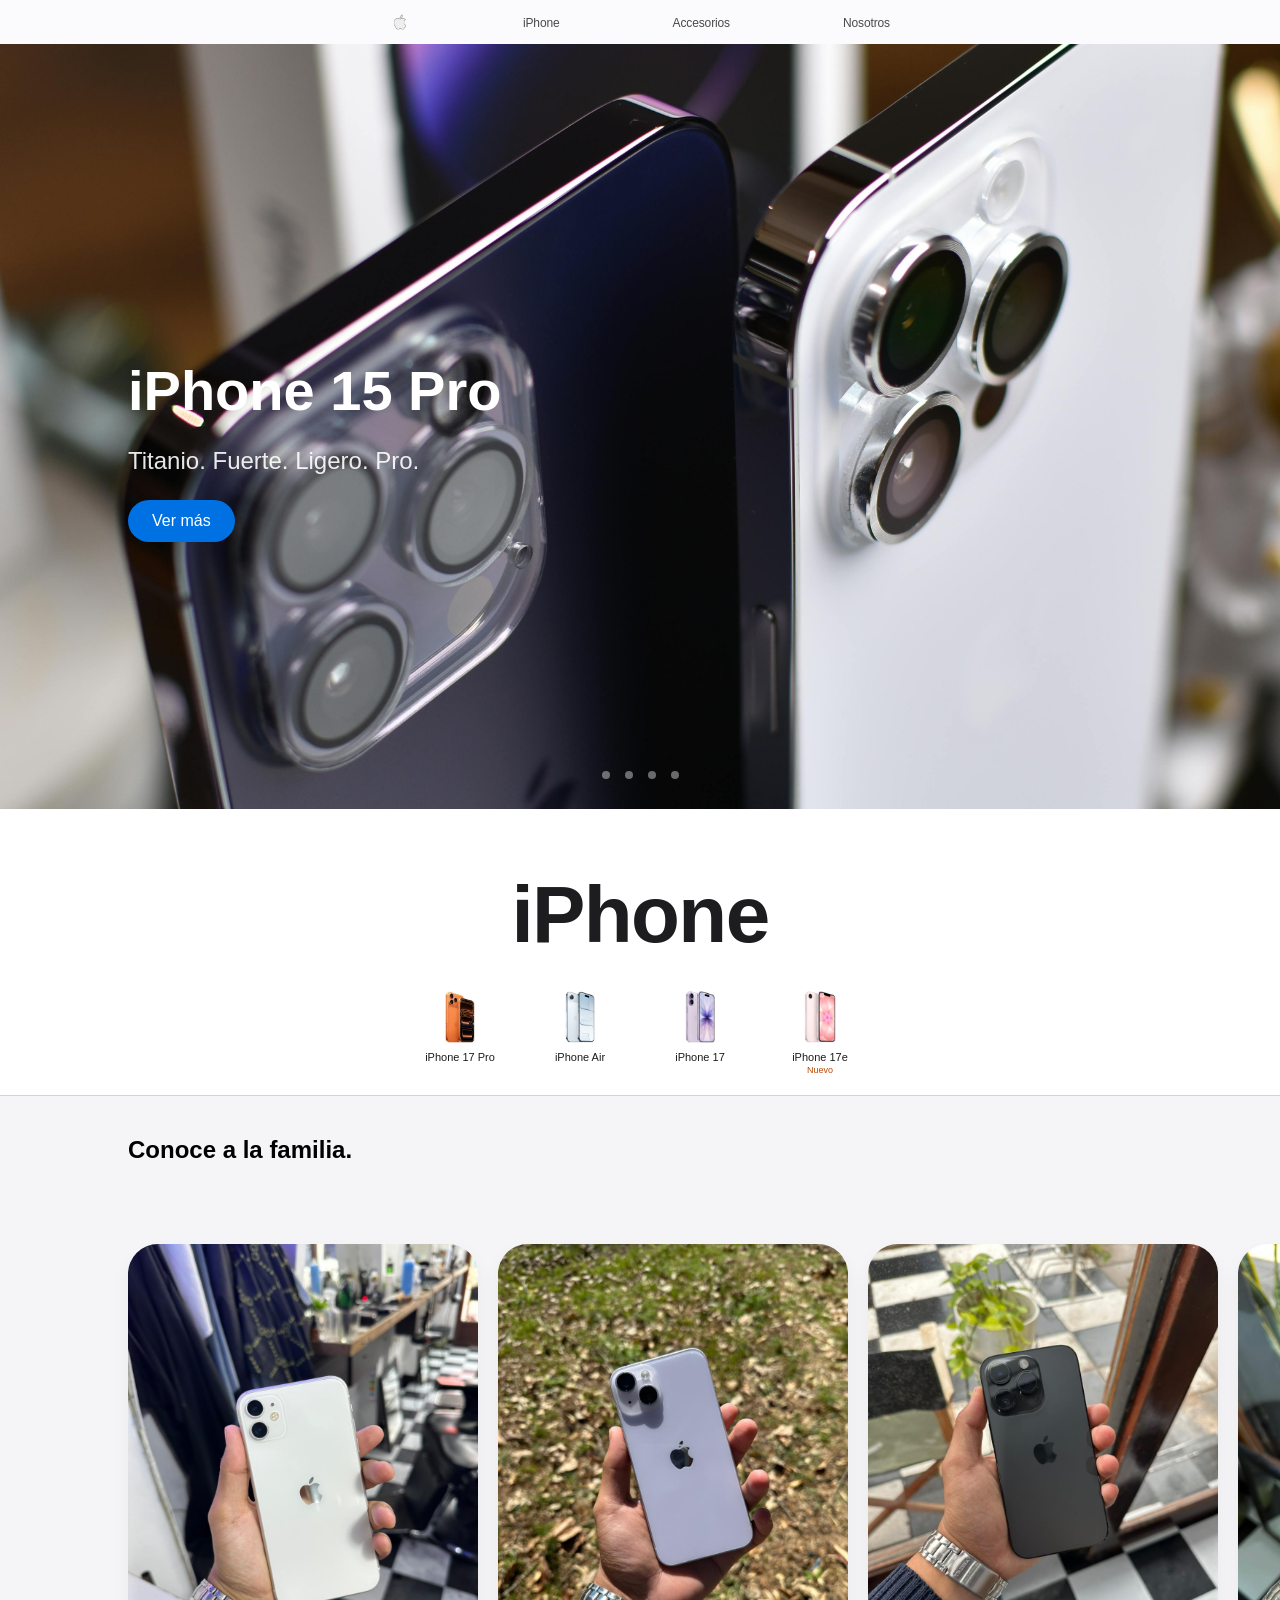
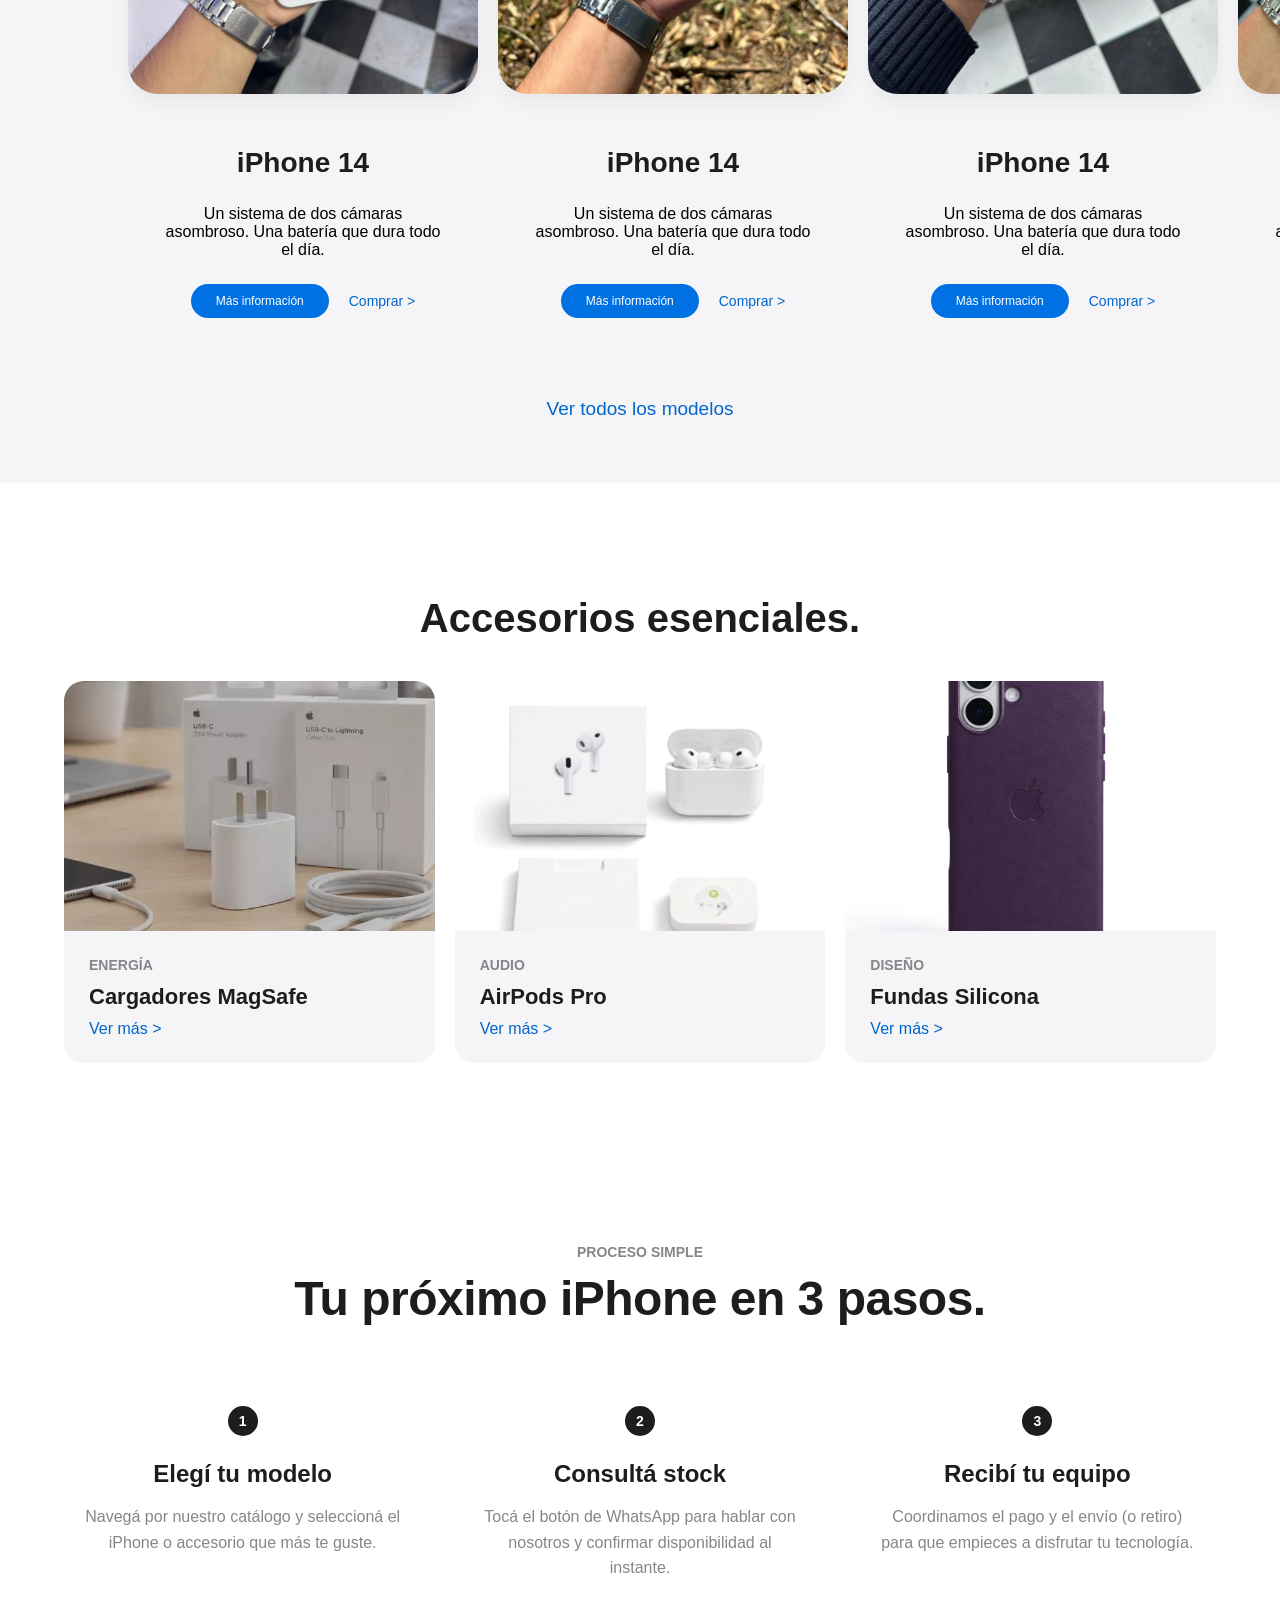
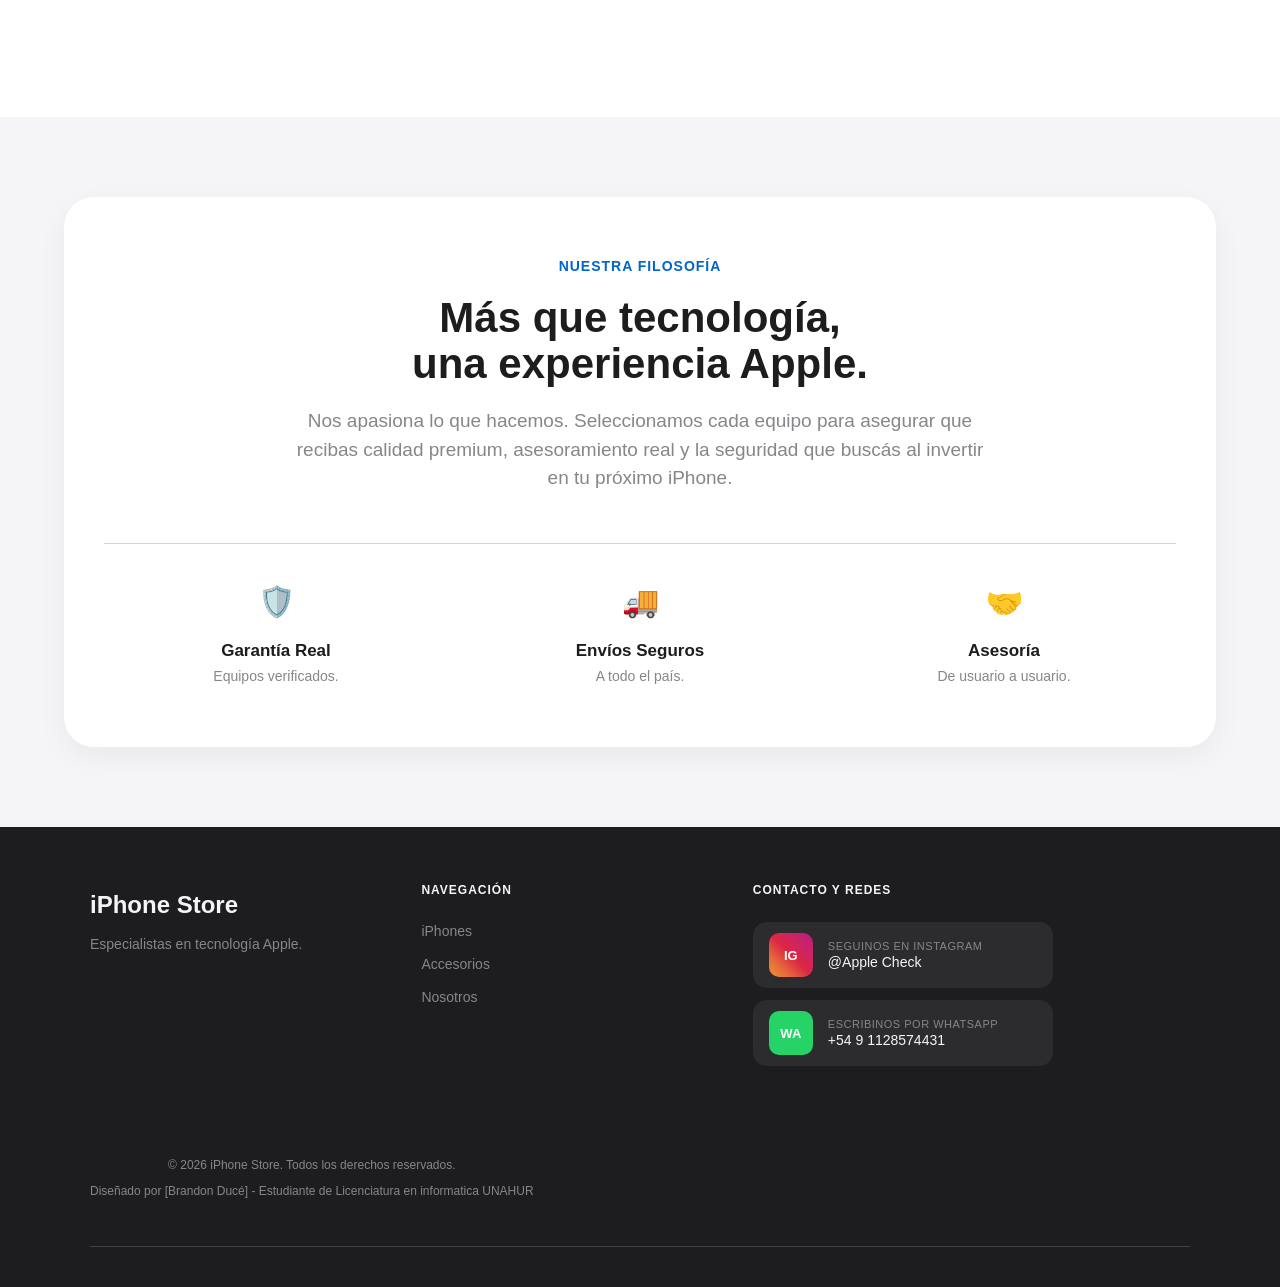
==== index.html @ 389a2f19 "arregle el link de consultar cuotas" ====
<!DOCTYPE html>
<html lang="en">

<head>
    <meta charset="UTF-8">
    <meta name="viewport" content="width=device-width, initial-scale=1.0">
    <title>Applecheck</title>
    <link rel="icon" href="img/iphone-12.png">
    <link rel="stylesheet" href="css/styles.css">
</head>

<body>
    <header>
        <nav class="navbar">
            <ul class="nav-list">
                <li><a href="#iphone-products" class="nav-logo"><img src="img/manzanaBlanca.png" alt="Logo"></a></li>

                <li class="dropdown">
                    <a href="#iphone-products" class="dropbtn">iPhone</a>
                    <ul class="dropdown-content">
                        <li><a href="catalogo.html">Equipos Nuevos</a></li>
                        <li><a href="catalogo.html">Reacondicionados</a></li>
                    </ul>
                </li>

                <li class="dropdown">
                    <a href="#accesorios-section" class="dropbtn">Accesorios</a>
                    <ul class="dropdown-content">
                        <li><a href="#accesorios-section">Cargadores</a></li>
                        <li><a href="#accesorios-section">Auriculares</a></li>
                        <li><a href="#accesorios-section">Fundas</a></li>
                    </ul>
                </li>

                <li><a href="#nosotros-section">Nosotros</a></li>
            </ul>
        </nav>
    </header>
    <main>
        <section class="hero-carousel">
            <div class="carousel-container">

                <div class="slide" id="slide-1">
                    <img src="img/iphoneCarrusel1.jpg" alt="iPhone 15 Pro">
                    <div class="slide-content">
                        <h1>iPhone 15 Pro</h1>
                        <p>Titanio. Fuerte. Ligero. Pro.</p>
                        <a href="catalogo.html#catalogoCelulares" class="btn-primary">Ver más</a>
                    </div>
                </div>

                <div class="slide" id="slide-2">
                    <img src="img/iphoneCarrusel2.jpeg" alt="Promoción">
                    <div class="slide-content">
                        <h1>Pagá en cuotas</h1>
                        <p>Llevatelo hoy y pagalo en 12 meses.</p>
                        <a href="https://wa.me/5491128574431" class="btn-primary">Consultar Cuotas</a>
                    </div>
                </div>

                <div class="slide" id="slide-3">
                    <img src="img/iphoneCarrusel3.jpeg" alt="Stock Real">
                    <div class="slide-content">
                        <h1>Stock físico real</h1>
                        <p>Equipos seleccionados con garantía escrita.</p>
                        <a href="catalogo.html#catalogoCelulares" class="btn-primary">Consultar stock</a>
                    </div>
                </div>

                <div class="slide" id="slide-4">
                    <img src="img/iphoneCarrusel4.jpg" alt="Accesorios">
                    <div class="slide-content">
                        <h1>Completá tu equipo</h1>
                        <p>Fundas, cargadores y accesorios originales.</p>
                        <a href="#accesorios-section" class="btn-primary">Ir a tienda</a>
                    </div>
                </div>

            </div>

            <div class="carousel-dots">
                <a href="#slide-1"></a>
                <a href="#slide-2"></a>
                <a href="#slide-3"></a>
                <a href="#slide-4"></a>
            </div>
        </section>

        <nav id="iphone-products" class="product-nav">
            <h2 class="index-huge-title">iPhone</h2>
            <div class="product-nav-container">
                <a href="#" class="product-item">
                    <img src="img/iphone17pro.png" alt="iPhone 17 Pro">
                    <span>iPhone 17 Pro</span>
                </a>
                <a href="#" class="product-item">
                    <img src="img/iphoneAir.png" alt="iPhone Air">
                    <span>iPhone Air</span>
                </a>
                <a href="#" class="product-item">
                    <img src="img/iphone17.png" alt="iPhone 17">
                    <span>iPhone 17</span>
                </a>
                <a href="#" class="product-item">
                    <img src="img/iphone17e.png" alt="iPhone 17e">
                    <span>iPhone 17e</span>
                    <small>Nuevo</small>
                </a>
            </div>
        </nav>

        <section class="family-section">
            <div class="family-header">
                <h1>Conoce a la familia.</h1>
            </div>

            <div class="family-grid">
                <div class="family-card">
                    <div class="product-image-container">
                        <img src="img/iphone11.jpeg" alt="iPhone 14">
                    </div>

                    <h3>iPhone 14</h3>
                    <p class="product-description">Un sistema de dos cámaras asombroso. Una batería que dura todo el
                        día.</p>

                    <div class="product-actions">
                        <a href="#" class="btn-more">Más información</a>
                        <a href="#" class="btn-buy">Comprar ></a>
                    </div>
                </div>

                <div class="family-card">
                    <div class="product-image-container">
                        <img src="img/iphone13.jpeg" alt="iPhone 14">
                    </div>

                    <h3>iPhone 14</h3>
                    <p class="product-description">Un sistema de dos cámaras asombroso. Una batería que dura todo el
                        día.</p>

                    <div class="product-actions">
                        <a href="#" class="btn-more">Más información</a>
                        <a href="#" class="btn-buy">Comprar ></a>
                    </div>
                </div>

                <div class="family-card">
                    <div class="product-image-container">
                        <img src="img/iphone13pro.jpeg" alt="iPhone 14">
                    </div>

                    <h3>iPhone 14</h3>
                    <p class="product-description">Un sistema de dos cámaras asombroso. Una batería que dura todo el
                        día.</p>

                    <div class="product-actions">
                        <a href="#" class="btn-more">Más información</a>
                        <a href="#" class="btn-buy">Comprar ></a>
                    </div>
                </div>

                <div class="family-card">
                    <div class="product-image-container">
                        <img src="img/iphone14.jpeg" alt="iPhone 14">
                    </div>

                    <h3>iPhone 14</h3>
                    <p class="product-description">Un sistema de dos cámaras asombroso. Una batería que dura todo el
                        día.</p>

                    <div class="product-actions">
                        <a href="#" class="btn-more">Más información</a>
                        <a href="#" class="btn-buy">Comprar ></a>
                    </div>
                </div>

                <div class="family-card">
                    <div class="product-image-container">
                        <img src="img/iphone14pro.jpeg" alt="iPhone 14">
                    </div>

                    <h3>iPhone 14</h3>
                    <p class="product-description">Un sistema de dos cámaras asombroso. Una batería que dura todo el
                        día.</p>

                    <div class="product-actions">
                        <a href="#" class="btn-more">Más información</a>
                        <a href="#" class="btn-buy">Comprar ></a>
                    </div>
                </div>
            </div>
            <div class="view-all-container">
                <a href="catalogo.html" class="btn-view-all">Ver todos los modelos</a>
            </div>
        </section>
        <section id="accesorios-section" class="accesorios-compact">
            <div class="accesorios-header">
                <h2>Accesorios esenciales.</h2>
            </div>

            <div class="accesorios-grid">
                <div id="cargadores-anchor" class="card-small">
                    <div class="card-small-image">
                        <img src="img/cargadoresIphone.webp" alt="Cargadores">
                    </div>
                    <div class="card-small-content">
                        <span class="category-label">Energía</span>
                        <h3>Cargadores MagSafe</h3>
                        <a href="cargadores.html" class="link-blue">Ver más ></a>
                    </div>
                </div>

                <div id="auriculares-anchor" class="card-small">
                    <div class="card-small-image">
                        <img src="img/airpods.webp" alt="AirPods">
                    </div>
                    <div class="card-small-content">
                        <span class="category-label">Audio</span>
                        <h3>AirPods Pro</h3>
                        <a href="auriculares.html" class="link-blue">Ver más ></a>
                    </div>
                </div>

                <div id="fundas-anchor" class="card-small">
                    <div class="card-small-image">
                        <img src="img/fundaVioleta.webp" alt="Fundas">
                    </div>
                    <div class="card-small-content">
                        <span class="category-label">Diseño</span>
                        <h3>Fundas Silicona</h3>
                        <a href="fundas.html" class="link-blue">Ver más ></a>
                    </div>
                </div>
            </div>
        </section>
        <section id="como-comprar" class="steps-section">
            <div class="steps-header">
                <span class="category-label">Proceso simple</span>
                <h2>Tu próximo iPhone en 3 pasos.</h2>
            </div>

            <div class="steps-grid">
                <div class="step-card">
                    <div class="step-number">1</div>
                    <h3>Elegí tu modelo</h3>
                    <p>Navegá por nuestro catálogo y seleccioná el iPhone o accesorio que más te guste.</p>
                </div>

                <div class="step-card">
                    <div class="step-number">2</div>
                    <h3>Consultá stock</h3>
                    <p>Tocá el botón de WhatsApp para hablar con nosotros y confirmar disponibilidad al instante.</p>
                </div>

                <div class="step-card">
                    <div class="step-number">3</div>
                    <h3>Recibí tu equipo</h3>
                    <p>Coordinamos el pago y el envío (o retiro) para que empieces a disfrutar tu tecnología.</p>
                </div>
            </div>
        </section>
        <section id="nosotros-section" class="nosotros-container">
            <div class="nosotros-card">
                <div class="nosotros-content">
                    <span class="nosotros-label">Nuestra Filosofía</span>
                    <h2>Más que tecnología, <br>una experiencia Apple.</h2>
                    <p>
                        Nos apasiona lo que hacemos. Seleccionamos cada equipo para asegurar
                        que recibas calidad premium, asesoramiento real y la seguridad que buscás
                        al invertir en tu próximo iPhone.
                    </p>

                    <div class="nosotros-features">
                        <div class="feature">
                            <span class="feature-icon">🛡️</span>
                            <h4>Garantía Real</h4>
                            <p>Equipos verificados.</p>
                        </div>
                        <div class="feature">
                            <span class="feature-icon">🚚</span>
                            <h4>Envíos Seguros</h4>
                            <p>A todo el país.</p>
                        </div>
                        <div class="feature">
                            <span class="feature-icon">🤝</span>
                            <h4>Asesoría</h4>
                            <p>De usuario a usuario.</p>
                        </div>
                    </div>
                </div>
            </div>
        </section>
    </main>
    <footer class="main-footer">
        <div class="footer-container">
            <div class="footer-top">
                <div class="footer-brand">
                    <h3>iPhone Store</h3>
                    <p>Especialistas en tecnología Apple.</p>
                </div>

                <div class="footer-links">
                    <h4>Navegación</h4>
                    <ul>
                        <li><a href="#iphone-products">iPhones</a></li>
                        <li><a href="#accesorios-section">Accesorios</a></li>
                        <li><a href="#nosotros-section">Nosotros</a></li>
                    </ul>
                </div>

                <div class="footer-social">
                    <h4>Contacto y Redes</h4>
                    <div class="social-wrapper">

                        <a href="https://instagram.com/applecheck__" target="_blank" class="social-item">
                            <div class="social-icon-box">IG</div>
                            <div class="social-text">
                                <span>Seguinos en Instagram</span>
                                <strong>@Apple Check</strong>
                            </div>
                        </a>

                        <a href="https://wa.me/5491128574431" target="_blank" class="social-item">
                            <div class="social-icon-box">WA</div>
                            <div class="social-text">
                                <span>Escribinos por WhatsApp</span>
                                <strong>+54 9 1128574431</strong>
                            </div>
                        </a>

                    </div>
                </div>

                <div class="footer-bottom">
                    <p>&copy; 2026 iPhone Store. Todos los derechos reservados.</p>
                    <p>Diseñado por [Brandon Ducé] - Estudiante de Licenciatura en informatica UNAHUR</p>
                </div>
            </div>
        </div>
    </footer>

    <script src="app.js"></script>

</body>

</html>
---- css/styles.css ----
/* General */
body {
    margin: 0;
    font-family: "SF Pro Display", "Helvetica Neue", Arial, sans-serif;
    background-color: #ffffff;
}

/* Contenedor de la barra */
.navbar {
    background-color: rgba(251, 251, 253, 0.8); /* Efecto traslúcido */
    backdrop-filter: blur(20px); /* Desenfoque de fondo */
    height: 44px; /* Altura exacta que usa Apple */
    display: flex;
    justify-content: center;
    position: sticky;
    top: 0;
    z-index: 1000;
}

/* Lista de enlaces */
.nav-list {
    list-style: none;
    display: flex;
    align-items: center;
    width: 100%;
    max-width: 500px; 
    justify-content: space-between;
    margin: 0 auto; /* <--- AÑADE ESTO para que el menú no se pegue a la izquierda */
    padding: 0 20px;
}

/* Estilo de los links */
.nav-list li a {
    text-decoration: none;
    color: #1d1d1f;
    font-size: 12px;
    letter-spacing: -0.01em;
    opacity: 0.8;
    transition: opacity 0.3s;
}

.nav-list li a:hover {
    opacity: 1; /* Se aclara un poco al pasar el mouse */
}

.nav-logo img {
    height: 20px; /* Tamaño ideal para que quepa en la barra de 44px */
    width: auto;  /* Mantiene la proporción */
    display: block;
}

.nav-logo img:hover {
    opacity: 0.7; /* Efecto sutil al pasar el mouse */
}

/* Contenedor del dropdown */
.dropdown {
    position: relative;
}

/* El menú que está oculto al principio */
.dropdown-content {
    display: none;
    position: absolute;
    background-color: rgba(255, 255, 255, 0.95); /* Un poco de transparencia queda mejor */
    backdrop-filter: blur(10px);
    min-width: 180px;
    box-shadow: 0px 10px 30px rgba(0,0,0,0.1);
    z-index: 1;
    list-style: none;
    padding: 8px 0;
    border-radius: 12px;
    top: 30px; /* Ajustado para que esté cerca del texto */
    left: 50%;
    transform: translateX(-50%); /* Estos dos centran el menú respecto a la palabra "Accesorios" */
    border: 1px solid #e5e5e7; /* Un borde muy finito tipo Apple */
}

/* Estilo de los links dentro del desplegable */
.dropdown-content li a {
    color: #1d1d1f !important;
    padding: 10px 20px;
    display: block;
    font-size: 13px !important;
    font-weight: 400; /* Fuente más fina */
}

/* Cambio de color al pasar el mouse por las opciones */
.dropdown-content li a:hover {
    background-color: #f5f5f7;
}

/* Muestra el menú al pasar el mouse */
.dropdown:hover .dropdown-content {
    display: block;
}

.dropdown::after {
    content: "";
    position: absolute;
    top: 100%;
    left: 0;
    width: 100%;
    height: 15px; /* Crea un área invisible para que el mouse no se pierda al bajar */
}

/* --- Estilos para el Carrusel de iPhones --- */

/* --- Estilos para el Carrusel de iPhones --- */

.hero-carousel {
    position: relative;
    width: 100%;
    height: 85vh;
    overflow: hidden;
    background-color: #000;
}

.carousel-container {
    display: flex;
    width: 100%;
    height: 100%;
    
    /* ESTO ES CLAVE: auto permite que el JS mueva el scroll */
    overflow-x: auto; 
    
    /* Evita que el usuario vea la barra de scroll fea de Windows */
    scrollbar-width: none; 
    -ms-overflow-style: none;
    
    /* El imán para que las fotos queden centradas */
    scroll-snap-type: x mandatory;
    scroll-behavior: smooth;
}

.carousel-container::-webkit-scrollbar {
    display: none;
}

.slide {
    flex: 0 0 100%;
    width: 100%;
    height: 100%;
    scroll-snap-align: start;
    scroll-snap-stop: always; /* Obliga a frenar en cada slide */
    position: relative;
    display: flex;
    align-items: center;
    justify-content: flex-start;
}

.slide img {
    position: absolute;
    top: 0;
    left: 0;
    width: 100%;
    height: 100%;
    object-fit: cover;
    z-index: 1;
}

/* Contenido sobre la imagen */
.slide-content {
    position: relative;
    z-index: 10;
    padding-left: 10%;
    color: #ffffff;
    max-width: 500px;
    pointer-events: none; /* Para que el texto no moleste al deslizar con el dedo */
}

.slide-content a, .slide-content button {
    pointer-events: auto;
}

/* ... (Tus estilos de h1, p y btn-primary se mantienen igual) ... */

.slide-content h1 { font-size: 56px; font-weight: 600; margin-bottom: 10px; }
.slide-content p { font-size: 24px; opacity: 0.9; margin-bottom: 25px; }

.btn-primary {
    pointer-events: auto; /* El botón sí tiene que recibir clics */
    display: inline-block;
    padding: 12px 24px;
    background-color: #0071e3;
    color: #ffffff;
    text-decoration: none;
    border-radius: 980px;
}

/* Indicadores */
.carousel-dots {
    position: absolute;
    bottom: 30px;
    width: 100%;
    display: flex;
    justify-content: center;
    gap: 15px;
    z-index: 3;
}

.carousel-dots a {
    width: 8px;
    height: 8px;
    background-color: rgba(255, 255, 255, 0.4);
    border-radius: 50%;
}

/* Efecto de bajada suave para toda la página */
html {
    scroll-behavior: smooth;
}

/* Estilos de la barra de productos ******************************************/
.product-nav {
    background-color: #ffffff;
    border-bottom: 1px solid #d2d2d7;
    padding: 20px 0;
    scroll-margin-top: 44px; /* Para que la navbar no tape los iconos al bajar */
}

.product-nav-container {
    display: flex;
    justify-content: center;
    gap: 40px;
    max-width: 980px;
    margin: 0 auto;
    overflow-x: auto;
    scrollbar-width: none;
}

.product-nav-container::-webkit-scrollbar {
    display: none;
}

.product-item {
    display: flex;
    flex-direction: column;
    align-items: center;
    text-decoration: none;
    color: #1d1d1f;
    min-width: 80px;
}

.product-item img {
    height: 52px;
    width: auto;
    margin-bottom: 8px;
}

.product-item span {
    font-size: 11px;
}

.product-item small {
    color: #bf4800;
    font-size: 9px;
    margin-top: 2px;
}

.index-huge-title {
    font-size: 80px; /* Tamaño bien grande */
    font-weight: 600;
    text-align: center;
    color: #1d1d1f;
    margin-top: 40px; /* Espacio arriba */
    margin-bottom: 30px; /* Espacio antes de los iconos */
    letter-spacing: -0.02em; /* Letras un poquito más juntas, estilo Pro */
    width: 100%;
    display: block;
}

/* Ajuste para que en el celular no quede gigante y rompa todo */
@media (max-width: 768px) {
    .section-title {
        font-size: 48px;
        margin-top: 20px;
    }
}

/* Contenedor de la Tarjeta */
.family-card {
    flex: 0 0 350px; /* Bajamos de 300px a 250px para que entren más en pantalla */
    display: flex;
    flex-direction: column;
    align-items: center;
    text-align: center;
    background-color: transparent; /* Apple no suele usar fondo blanco en las tarjetas en esta sección */
    transition: transform 0.3s ease;
}


.family-card:hover {
    transform: scale(1.02);
}

/* Imagen del Producto */
.product-image-container {
    width: 100%;
    height: 450px; /* Altura fija para que todas las fotos empiecen y terminen igual */
    margin-bottom: 25px;
}

.product-image-container img {
    width: 100%;
    height: 100%;
    object-fit: cover; /* Esto hace que la foto llene el espacio sin deformarse */
    border-radius: 30px; /* Bordes redondeados bien Apple */
    box-shadow: 0 10px 20px rgba(0,0,0,0.05);
}

/* Círculos de Colores */
.color-dots {
    display: flex;
    gap: 8px;
    margin-bottom: 15px;
}

.dot {
    width: 12px;
    height: 12px;
    border-radius: 50%;
    border: 1px solid rgba(0,0,0,0.1);
}

/* Textos */
.family-card h3 {
    font-size: 28px; /* Un poco más grande */
    font-weight: 600;
    margin-bottom: 10px;
    color: #1d1d1f;
}

.product-description {
    font-size: 16px;
    max-width: 280px; /* Para que el texto no se estire a lo ancho */
    margin-bottom: 25px;
}

/* Botones y Acciones */
.product-actions {
    display: flex;
    align-items: center;
    gap: 20px;
    margin-top: auto;
}

.btn-more {
    background-color: #0071e3;
    color: white;
    padding: 10px 25px;
    border-radius: 20px;
    text-decoration: none;
    font-size: 12px;
    transition: 0.3s;
    display: inline-block;
}

.btn-more:hover {
    background-color: #0077ed;
}

.btn-buy {
    color: #0066cc;
    text-decoration: none;
    font-size: 14px;
}

.btn-buy:hover {
    text-decoration: underline;
}

.family-grid {
    display: flex !important;
    flex-direction: row !important;
    justify-content: flex-start; /* Las pega una al lado de la otra desde el inicio */
    gap: 20px; /* Espacio más chico entre tarjetas */
    padding: 40px 10%; /* Margen grande a los costados para que no peguen al borde de la pantalla */
    overflow-x: auto; 
    scrollbar-width: none;
}

.family-grid::-webkit-scrollbar {
    display: none;             /* Oculta la barra de scroll en Chrome/Safari */
}

.family-header {
    max-width: 1200px;
    margin: 0 auto 40px auto;
    padding: 0 10%;
}

.family-section {
    background-color: #f5f5f7; /* El gris claro exacto que usa Apple */
    padding: 40px 0;           /* Espacio arriba y abajo para que respire */
    width: 100%;
    
}

/* Opcional: Si querés que las tarjetas resalten sobre ese fondo gris, 
   podés ponerlas blancas o dejarlas transparentes como veníamos haciendo */
.family-card {
    background-color: transparent; 
}

/* Contenedor del botón inferior */
.view-all-container {
    display: flex;
    justify-content: center; /* Centra horizontalmente */
    align-items: center;
    padding: 40px 0 20px 0; /* Espacio arriba para no pegarse a las fotos */
    width: 100%;
}

/* Estilo del link/botón */
.btn-view-all {
    color: #0066cc; /* Azul Apple */
    text-decoration: none;
    font-size: 19px; /* Un poco más grande para que se vea bien */
    font-weight: 400;
    transition: all 0.3s ease;
    border-bottom: 1px solid transparent; /* Para un efecto de subrayado suave */
    padding-bottom: 2px;
}

.btn-view-all:hover {
    color: #004499; /* Un azul un poco más oscuro al pasar el mouse */
    border-bottom: 1px solid #004499; /* Aparece el subrayado */
}

/*TARJETAS DE CARGADORES*/
/* Contenedor principal de categorías */
.featured-categories {
    padding: 60px 0;
    display: flex;
    flex-direction: column;
    align-items: center;
    gap: 40px; /* Espacio entre la tarjeta de cargadores, auriculares, etc. */
    background-color: #ffffff;
}

.category-label {
    font-size: 14px;
    font-weight: 600;
    color: #86868b;
    text-transform: uppercase;
    margin-bottom: 10px;
}

/* Botón llamativo */
.btn-main {
    background-color: #0071e3;
    color: white;
    padding: 12px 28px;
    border-radius: 980px;
    text-decoration: none;
    font-size: 17px;
    font-weight: 400;
    transition: background-color 0.2s;
}

.btn-main:hover {
    background-color: #0077ed;
}
.accesorios-compact {
    padding: 80px 5%;
    background-color: #ffffff;
    text-align: center;
}

.accesorios-header h2 {
    font-size: 40px;
    margin-bottom: 40px;
    color: #1d1d1f;
}

.accesorios-grid {
    display: flex;
    justify-content: center;
    gap: 20px; /* Espacio entre las 3 tarjetas */
    max-width: 1200px;
    margin: 0 auto;
}

.card-small {
    flex: 1; /* Hace que las 3 midan lo mismo */
    background-color: #f5f5f7;
    border-radius: 20px;
    overflow: hidden;
    display: flex;
    flex-direction: column; /* Imagen arriba, texto abajo */
    transition: transform 0.3s ease;
    text-align: left;
}

.card-small:hover {
    transform: translateY(-5px); /* Efecto de levante al pasar el mouse */
}

.card-small-image {
    width: 100%;
    height: 250px; /* Altura fija para que todas sean iguales */
}

.card-small-image img {
    width: 100%;
    height: 100%;
    object-fit: cover;
}

.card-small-content {
    padding: 25px;
}

.card-small-content h3 {
    font-size: 22px;
    margin: 10px 0;
    color: #1d1d1f;
}

.link-blue {
    color: #0066cc;
    text-decoration: none;
    font-size: 16px;
    font-weight: 500;
}

.link-blue:hover {
    text-decoration: underline;
}

/* RESPONSIVE: Si se ve en celular, se ponen una abajo de otra */
@media (max-width: 768px) {
    .accesorios-grid {
        flex-direction: column;
    }
}

.nosotros-container {
    padding: 80px 5%;
    background-color: #f5f5f7; /* Gris claro para separar de la sección blanca de arriba */
}

.nosotros-card {
    max-width: 1100px;
    margin: 0 auto;
    background-color: #ffffff;
    border-radius: 30px;
    padding: 60px 40px;
    text-align: center;
    box-shadow: 0 10px 30px rgba(0,0,0,0.05);
}

.nosotros-label {
    color: #0066cc;
    font-weight: 600;
    font-size: 14px;
    text-transform: uppercase;
    letter-spacing: 1px;
}

.nosotros-content h2 {
    font-size: 42px;
    color: #1d1d1f;
    margin: 20px 0;
    line-height: 1.1;
}

.nosotros-content p {
    font-size: 19px;
    color: #86868b;
    max-width: 700px;
    margin: 0 auto 50px auto;
    line-height: 1.5;
}

/* La grilla de beneficios */
.nosotros-features {
    display: flex;
    justify-content: space-around;
    border-top: 1px solid #d2d2d7;
    padding-top: 40px;
    gap: 20px;
}

.feature {
    flex: 1;
}

.feature-icon {
    font-size: 30px;
    display: block;
    margin-bottom: 10px;
}

.feature h4 {
    font-size: 17px;
    color: #1d1d1f;
    margin-bottom: 5px;
}

.feature p {
    font-size: 14px;
    color: #86868b;
    margin: 0;
}

/* Responsive para que en el celu no se rompa */
@media (max-width: 768px) {
    .nosotros-features {
        flex-direction: column;
        gap: 30px;
    }
}
/* =========================================
   FOOTER COMPLETO - ESTILO APPLE HÍBRIDO
   ========================================= */

.main-footer {
    background-color: #1d1d1f; /* Negro Apple */
    color: #f5f5f7;
    padding: 10px 5% 40px 5%;
    font-family: -apple-system, BlinkMacSystemFont, "Segoe UI", Roboto, Helvetica, Arial, sans-serif;
}

.footer-container {
    max-width: 1100px;
    margin: 0 auto;
}

.footer-top {
    display: flex;
    justify-content: space-between;
    align-items: flex-start;
    flex-wrap: wrap;
    gap: 40px;
    border-bottom: 1px solid #424245;
    padding-bottom: 40px;
    margin-top: 30px;
}

/* Columna de la Marca */
.footer-brand {
    flex: 1;
    min-width: 250px;
}

.footer-brand h3 {
    font-size: 24px;
    font-weight: 600;
    margin-bottom: 15px;
}

.footer-brand p {
    color: #86868b;
    font-size: 14px;
    line-height: 1.5;
}

/* Columna de Navegación */
.footer-links {
    flex: 1;
    min-width: 150px;
}

.footer-links h4 {
    font-size: 12px;
    color: #f5f5f7;
    text-transform: uppercase;
    letter-spacing: 1px;
    margin-bottom: 25px;
}

.footer-links ul {
    list-style: none;
    padding: 0;
    margin-top: 10px;
}

.footer-links ul li {
    margin-bottom: 15px;
}

.footer-links ul li a {
    color: #86868b;
    text-decoration: none;
    font-size: 14px;
    transition: color 0.3s;
}

.footer-links ul li a:hover {
    color: #ffffff;
}

/* Columna de Redes Sociales (Híbrida) */
.footer-social {
    flex: 1.5;
    min-width: 280px;
}

.footer-social h4 {
    font-size: 12px;
    color: #f5f5f7;
    text-transform: uppercase;
    letter-spacing: 1px;
    margin-bottom: 25px;
}

.social-wrapper {
    display: flex;
    flex-direction: column;
    gap: 12px;
    max-width: 300px;
}

.social-item {
    display: flex;
    align-items: center;
    background-color: #2c2c2e;
    padding: 10px 15px;
    border-radius: 14px;
    text-decoration: none;
    transition: all 0.3s ease;
    border: 1px solid transparent;
}

.social-item:hover {
    background-color: #3d3d3f;
    border-color: #0071e3;
    transform: translateX(8px); /* Efecto de desplazamiento */
}

.social-icon-box {
    width: 44px;
    height: 44px;
    background-color: #0071e3;
    color: white;
    border-radius: 10px;
    display: flex;
    align-items: center;
    justify-content: center;
    font-weight: bold;
    font-size: 13px;
    margin-right: 15px;
    flex-shrink: 0;
}

/* Gradiente para el icono de Instagram */
.social-item:first-child .social-icon-box {
    background: linear-gradient(45deg, #f09433, #e6683c, #dc2743, #cc2366, #bc1888);
}

/* Color para el icono de WhatsApp */
.social-item:nth-child(2) .social-icon-box {
    background-color: #25D366;
}

.social-text {
    display: flex;
    flex-direction: column;
}

.social-text span {
    font-size: 11px;
    color: #86868b;
    text-transform: uppercase;
    letter-spacing: 0.5px;
    margin-bottom: 2px;
}

.social-text strong {
    font-size: 14px;
    color: #f5f5f7;
    font-weight: 500;
}

/* Parte Inferior (Copyright) */
.footer-bottom {
    padding-top: 40px;
    text-align: center;
    color: #86868b;
}

.footer-bottom p {
    font-size: 12px;
    margin-bottom: 8px;
}

/* Ajustes para Celulares */
@media (max-width: 768px) {
    .footer-top {
        flex-direction: column;
        gap: 40px;
        text-align: center;
    }
    
    .social-wrapper {
        align-items: center;
    }
    
    .social-item {
        width: 100%;
        max-width: 320px;
        text-align: left;
    }
}

.steps-section {
    padding: 100px 5%;
    background-color: #ffffff; /* Fondo blanco puro para resaltar los pasos */
    text-align: center;
}

.steps-header {
    margin-bottom: 60px;
}

.steps-header h2 {
    font-size: 48px;
    color: #1d1d1f;
    margin-top: 10px;
    letter-spacing: -0.5px;
}

.steps-grid {
    display: flex;
    justify-content: center;
    gap: 40px;
    max-width: 1200px;
    margin: 0 auto;
}

.step-card {
    flex: 1;
    padding: 20px;
    transition: transform 0.3s ease;
}

.step-number {
    font-size: 14px;
    font-weight: 600;
    width: 30px;
    height: 30px;
    background-color: #1d1d1f;
    color: white;
    border-radius: 50%;
    display: flex;
    align-items: center;
    justify-content: center;
    margin: 0 auto 20px auto;
}

.step-card h3 {
    font-size: 24px;
    color: #1d1d1f;
    margin-bottom: 15px;
}

.step-card p {
    font-size: 16px;
    color: #86868b;
    line-height: 1.6;
}

/* Responsive para celulares */
@media (max-width: 768px) {
    .steps-grid {
        flex-direction: column;
        gap: 50px;
    }
    
    .steps-header h2 {
        font-size: 32px;
    }
}

/* --- ESTILOS CATÁLOGO --- */

.catalogo-main {
    background-color: #f5f5f7;
}

.catalogo-header {
    padding-top: 50px;    /* Espacio arriba del título principal */
    padding-bottom: 20px; /* Reducimos el espacio de abajo para que "Equipos Nuevos" suba */
    text-align: center;
}
.catalogo-header h1 {
    font-size: 48px;
    color: #1d1d1f;
    margin-bottom: 10px;
}

.catalogo-header p {
    font-size: 21px;
    color: #86868b;
}

.categoria-section {
    padding: 60px 5%;
    max-width: 1200px;
    margin: 0 auto;
}

.reaco-bg {
    background-color: #fbfbfd; /* Un tono apenas distinto para diferenciar */
    max-width: 100%;
}

.catalogo-section-header {
    display: flex;
    align-items: center;
    justify-content: center; /* Lo centramos */
    gap: 15px;
    margin-bottom: 40px;
    width: 100%;
}

.catalogo-section-header h2 {
    font-size: 32px;
    color: #1d1d1f;
    margin: 0; /* Quitamos márgenes que puedan moverlo */
}

.badge {
    padding: 4px 12px;
    background-color: #e8e8ed;
    border-radius: 12px;
    font-size: 12px;
    font-weight: 600;
    color: #1d1d1f;
}

.badge.reaco {
    background-color: #0071e3;
    color: #fff;
}

/* Grilla de productos */
.productos-grid {
    display: flex; /* O grid, dependiendo de cómo lo hiciste en el index */
    flex-wrap: nowrap; /* Esto evita que se bajen las tarjetas */
    justify-content: space-between; 
    gap: 15px;
    width: 100%;
    max-width: 1400px; /* Un ancho grande para que entren las 5 o 4 */
    margin: 0 auto;
    padding: 20px;
}

.familia-container {
    padding: 60px 20px; /* Espacio arriba/abajo y un poquito a los lados */
    max-width: 1200px;  /* No deja que el contenido se estire más de esto */
    margin: 0 auto;     /* CENTRA el contenedor en la pantalla */
}

.iphone-card-mini {
    width: 100%;
    max-width: 260;
    display: flex;
    flex-direction: column;
    align-items: center; /* Centra todo horizontalmente */
    text-align: center;
    padding: 20px 10px; /* Más espacio interno */
    background-color: #ffffff;
    border-radius: 24px;
    transition: all 0.4s cubic-bezier(0.4, 0, 0.2, 1); /* Animación suave */
    border: 1px solid #f5f5f7; /* Borde casi invisible */
}

.iphone-card-mini img {
    width: 100%;
    max-width: 220px; /* Controlamos que no se haga gigante */
    height: 220px;
    object-fit: contain; /* Evita que la foto se deforme */
    margin-bottom: 30px;
}

.iphone-card-mini:hover {
    transform: translateY(-8px); /* Sube un poquito */
    box-shadow: 0 20px 40px rgba(0, 0, 0, 0.08); /* Sombra suave y profunda */
    border-color: transparent;
}

.card-tag {
    position: absolute;
    top: 20px;
    left: 20px;
    font-size: 10px;
    font-weight: 700;
    text-transform: uppercase;
    color: #bf4800; /* Color naranja tipo 'novedad' */
}

.card-tag.reaco {
    color: #0071e3;
}

.iphone-card-mini img {
    width: 100%;
    height: 200px;
    object-fit: contain;
    margin-bottom: 20px;
}

.card-info h3 {
    font-size: 24px;
    font-weight: 600;
    color: #1d1d1f;
    margin-bottom: 8px;
}

.card-specs {
    font-size: 14px;
    color: #86868b; /* Gris Apple */
    margin-bottom: 20px;
    font-weight: 400;
    line-height: 1.4;
}

.card-price {
    font-size: 20px;
    font-weight: 600;
    color: #1d1d1f;
    margin-bottom: 25px;
}

.btn-ver-mas {
    padding: 8px 20px;
    background-color: #0071e3;
    color: #ffffff;
    border-radius: 980px; /* Forma de píldora */
    text-decoration: none;
    font-size: 14px;
    font-weight: 500;
    transition: background 0.3s ease;
}

.btn-ver-mas:hover {
    background-color: #0077ed;
}

/* Responsive */
@media (max-width: 768px) {
    .catalogo-header h1 { font-size: 32px; }
    .productos-grid { grid-template-columns: 1fr; }
}

/* Esto selecciona solo la primera sección de equipos */
.family-section:first-of-type {
    padding-top: 20px; /* Bajamos el padding de 80px a 20px */
}

.family-header h1 {
    margin-top: 0; /* Eliminamos cualquier margen que venga de arriba */
    margin-bottom: 30px;
}
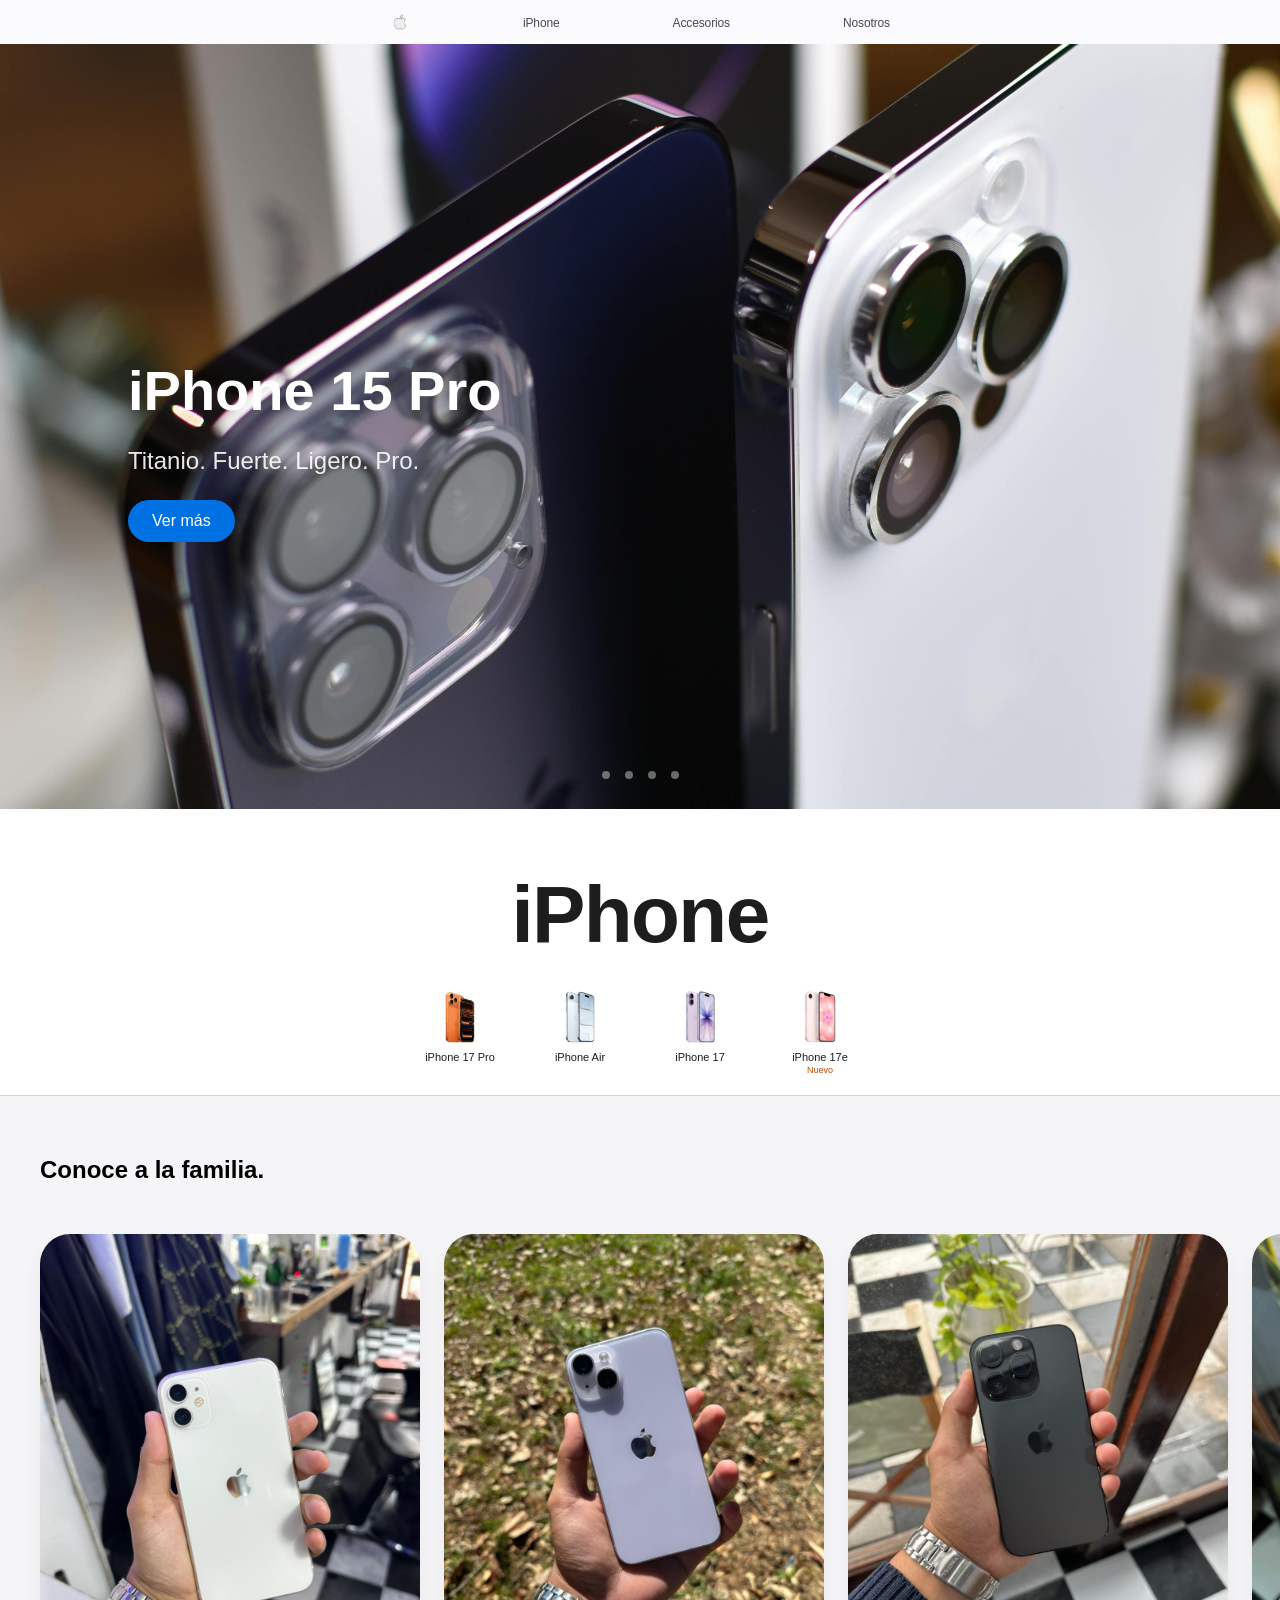
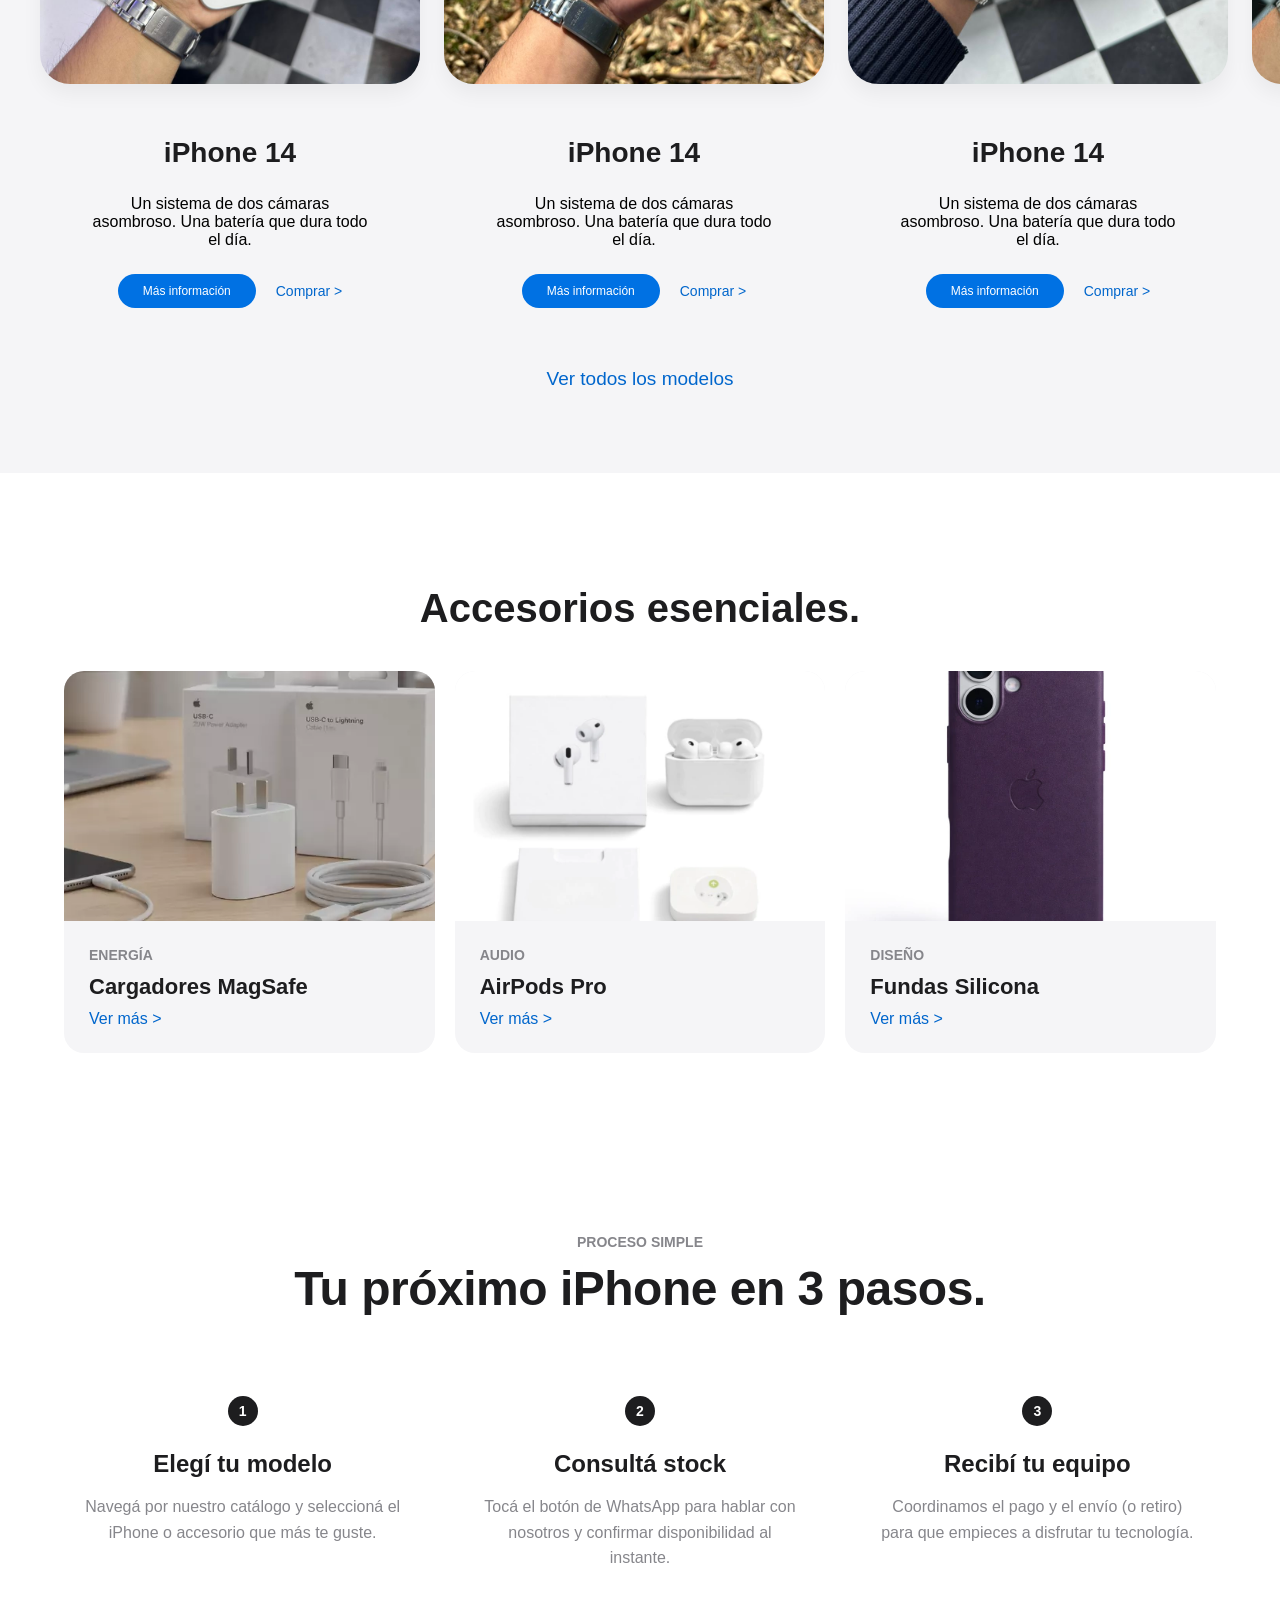
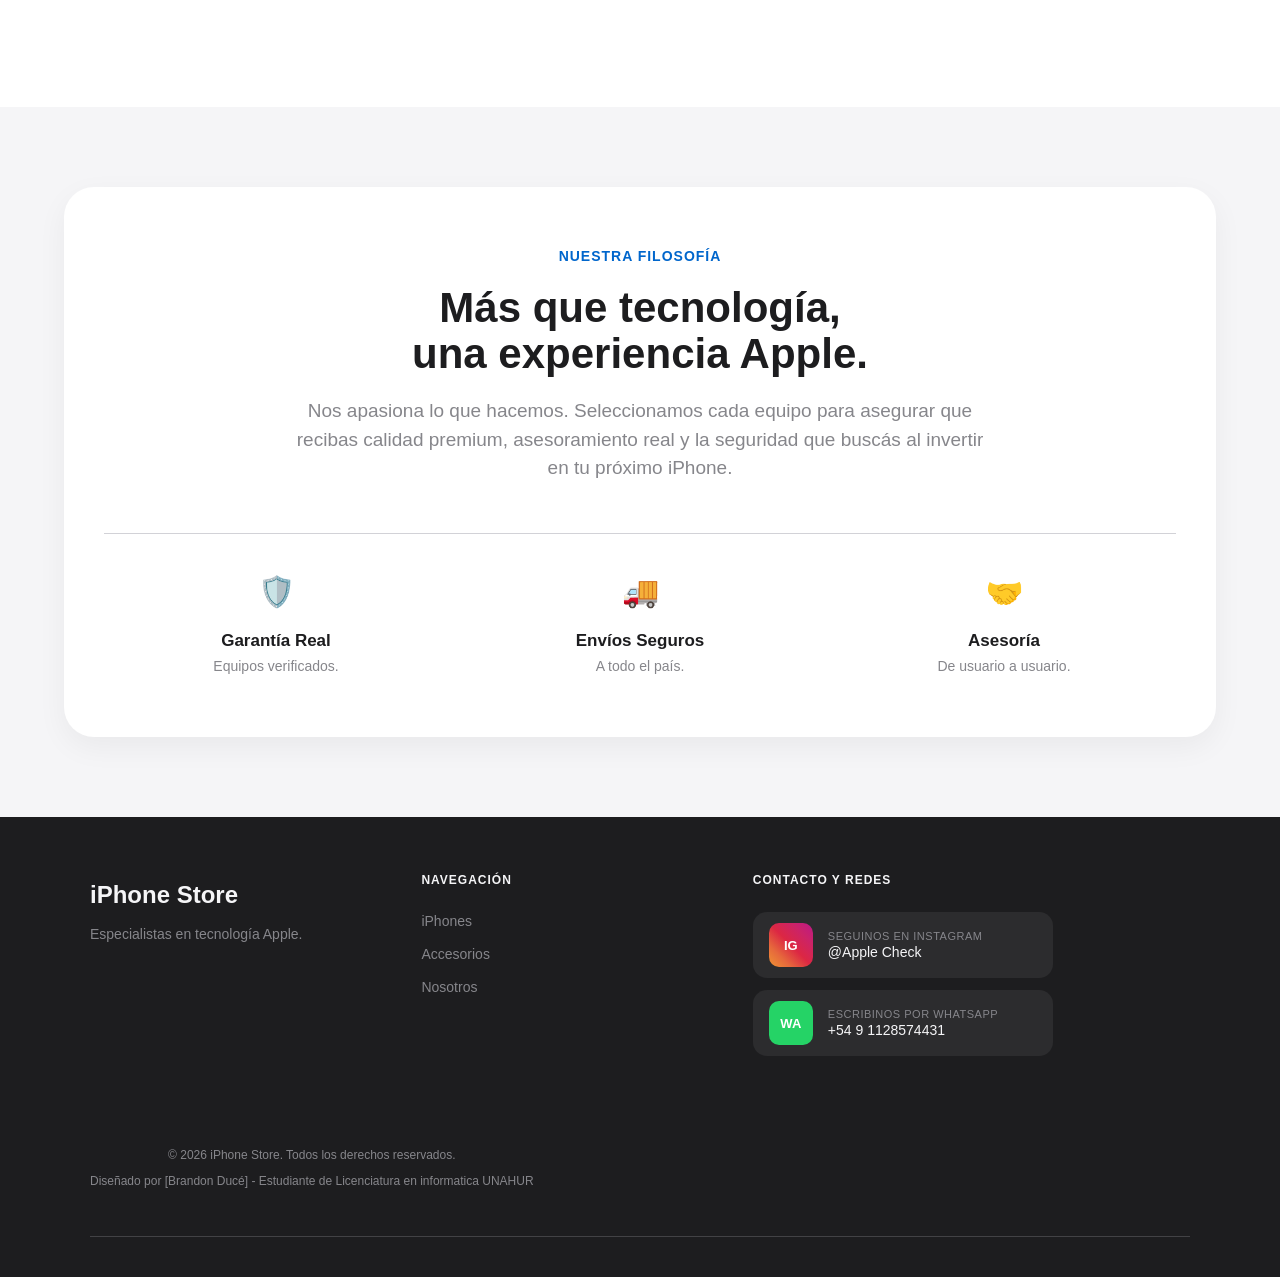
==== commit f8f60d63: "hice unos ajustes al carrusel y la tienda" ====
--- a/index.html
+++ b/index.html
@@ -1,5 +1,5 @@
 <!DOCTYPE html>
-<html lang="en">
+<html lang="es">
 
 <head>
     <meta charset="UTF-8">
@@ -16,7 +16,7 @@
                 <li><a href="#iphone-products" class="nav-logo"><img src="img/manzanaBlanca.png" alt="Logo"></a></li>
 
                 <li class="dropdown">
-                    <a href="#iphone-products" class="dropbtn">iPhone</a>
+                    <a href="#" class="dropbtn">iPhone</a>
                     <ul class="dropdown-content">
                         <li><a href="catalogo.html">Equipos Nuevos</a></li>
                         <li><a href="catalogo.html">Reacondicionados</a></li>
@@ -24,7 +24,7 @@
                 </li>
 
                 <li class="dropdown">
-                    <a href="#accesorios-section" class="dropbtn">Accesorios</a>
+                    <a href="#" class="dropbtn">Accesorios</a>
                     <ul class="dropdown-content">
                         <li><a href="#accesorios-section">Cargadores</a></li>
                         <li><a href="#accesorios-section">Auriculares</a></li>
--- a/css/styles.css
+++ b/css/styles.css
@@ -1,10 +1,9 @@
-/* General */
+/************************************ INDEX *********************************/
 body {
     margin: 0;
     font-family: "SF Pro Display", "Helvetica Neue", Arial, sans-serif;
     background-color: #ffffff;
 }
-
 /* Contenedor de la barra */
 .navbar {
     background-color: rgba(251, 251, 253, 0.8); /* Efecto traslúcido */
@@ -16,7 +15,6 @@
     top: 0;
     z-index: 1000;
 }
-
 /* Lista de enlaces */
 .nav-list {
     list-style: none;
@@ -28,7 +26,6 @@
     margin: 0 auto; /* <--- AÑADE ESTO para que el menú no se pegue a la izquierda */
     padding: 0 20px;
 }
-
 /* Estilo de los links */
 .nav-list li a {
     text-decoration: none;
@@ -38,26 +35,21 @@
     opacity: 0.8;
     transition: opacity 0.3s;
 }
-
 .nav-list li a:hover {
     opacity: 1; /* Se aclara un poco al pasar el mouse */
 }
-
 .nav-logo img {
     height: 20px; /* Tamaño ideal para que quepa en la barra de 44px */
     width: auto;  /* Mantiene la proporción */
     display: block;
 }
-
 .nav-logo img:hover {
     opacity: 0.7; /* Efecto sutil al pasar el mouse */
 }
-
 /* Contenedor del dropdown */
 .dropdown {
     position: relative;
 }
-
 /* El menú que está oculto al principio */
 .dropdown-content {
     display: none;
@@ -75,7 +67,6 @@
     transform: translateX(-50%); /* Estos dos centran el menú respecto a la palabra "Accesorios" */
     border: 1px solid #e5e5e7; /* Un borde muy finito tipo Apple */
 }
-
 /* Estilo de los links dentro del desplegable */
 .dropdown-content li a {
     color: #1d1d1f !important;
@@ -84,17 +75,14 @@
     font-size: 13px !important;
     font-weight: 400; /* Fuente más fina */
 }
-
 /* Cambio de color al pasar el mouse por las opciones */
 .dropdown-content li a:hover {
     background-color: #f5f5f7;
 }
-
 /* Muestra el menú al pasar el mouse */
 .dropdown:hover .dropdown-content {
     display: block;
 }
-
 .dropdown::after {
     content: "";
     position: absolute;
@@ -103,11 +91,7 @@
     width: 100%;
     height: 15px; /* Crea un área invisible para que el mouse no se pierda al bajar */
 }
-
-/* --- Estilos para el Carrusel de iPhones --- */
-
-/* --- Estilos para el Carrusel de iPhones --- */
-
+/******************** Estilos para el Carrusel de iPhones ********************/
 .hero-carousel {
     position: relative;
     width: 100%;
@@ -115,40 +99,33 @@
     overflow: hidden;
     background-color: #000;
 }
-
 .carousel-container {
-    display: flex;
+    
     width: 100%;
     height: 100%;
-    
-    /* ESTO ES CLAVE: auto permite que el JS mueva el scroll */
-    overflow-x: auto; 
-    
-    /* Evita que el usuario vea la barra de scroll fea de Windows */
-    scrollbar-width: none; 
     -ms-overflow-style: none;
-    
-    /* El imán para que las fotos queden centradas */
+
+    display: flex;
+    overflow-x: auto;
     scroll-snap-type: x mandatory;
-    scroll-behavior: smooth;
-}
-
+    /* Esto hace que el scroll manual y por JS sea suave */
+    scroll-behavior: smooth; 
+    scrollbar-width: none;
+}
 .carousel-container::-webkit-scrollbar {
     display: none;
 }
-
 .slide {
+    scroll-snap-align: center;
     flex: 0 0 100%;
     width: 100%;
     height: 100%;
-    scroll-snap-align: start;
     scroll-snap-stop: always; /* Obliga a frenar en cada slide */
     position: relative;
     display: flex;
     align-items: center;
     justify-content: flex-start;
 }
-
 .slide img {
     position: absolute;
     top: 0;
@@ -158,7 +135,6 @@
     object-fit: cover;
     z-index: 1;
 }
-
 /* Contenido sobre la imagen */
 .slide-content {
     position: relative;
@@ -168,18 +144,13 @@
     max-width: 500px;
     pointer-events: none; /* Para que el texto no moleste al deslizar con el dedo */
 }
-
 .slide-content a, .slide-content button {
     pointer-events: auto;
 }
-
-/* ... (Tus estilos de h1, p y btn-primary se mantienen igual) ... */
-
 .slide-content h1 { font-size: 56px; font-weight: 600; margin-bottom: 10px; }
 .slide-content p { font-size: 24px; opacity: 0.9; margin-bottom: 25px; }
-
 .btn-primary {
-    pointer-events: auto; /* El botón sí tiene que recibir clics */
+    pointer-events: auto;
     display: inline-block;
     padding: 12px 24px;
     background-color: #0071e3;
@@ -187,8 +158,6 @@
     text-decoration: none;
     border-radius: 980px;
 }
-
-/* Indicadores */
 .carousel-dots {
     position: absolute;
     bottom: 30px;
@@ -198,27 +167,25 @@
     gap: 15px;
     z-index: 3;
 }
-
 .carousel-dots a {
     width: 8px;
     height: 8px;
     background-color: rgba(255, 255, 255, 0.4);
     border-radius: 50%;
 }
+/******************** Estilos para el Carrusel de iPhones ********************/
 
 /* Efecto de bajada suave para toda la página */
 html {
     scroll-behavior: smooth;
 }
-
-/* Estilos de la barra de productos ******************************************/
+/************************* Estilos de la barra de productos ******************************************/
 .product-nav {
     background-color: #ffffff;
     border-bottom: 1px solid #d2d2d7;
     padding: 20px 0;
     scroll-margin-top: 44px; /* Para que la navbar no tape los iconos al bajar */
 }
-
 .product-nav-container {
     display: flex;
     justify-content: center;
@@ -228,11 +195,9 @@
     overflow-x: auto;
     scrollbar-width: none;
 }
-
 .product-nav-container::-webkit-scrollbar {
     display: none;
 }
-
 .product-item {
     display: flex;
     flex-direction: column;
@@ -241,23 +206,19 @@
     color: #1d1d1f;
     min-width: 80px;
 }
-
 .product-item img {
     height: 52px;
     width: auto;
     margin-bottom: 8px;
 }
-
 .product-item span {
     font-size: 11px;
 }
-
 .product-item small {
     color: #bf4800;
     font-size: 9px;
     margin-top: 2px;
 }
-
 .index-huge-title {
     font-size: 80px; /* Tamaño bien grande */
     font-weight: 600;
@@ -269,7 +230,6 @@
     width: 100%;
     display: block;
 }
-
 /* Ajuste para que en el celular no quede gigante y rompa todo */
 @media (max-width: 768px) {
     .section-title {
@@ -277,30 +237,37 @@
         margin-top: 20px;
     }
 }
-
 /* Contenedor de la Tarjeta */
 .family-card {
-    flex: 0 0 350px; /* Bajamos de 300px a 250px para que entren más en pantalla */
+    flex: 0 0 380px;   /* Ancho fijo para que no se deformen en PC */
+    background-color: transparent; 
     display: flex;
     flex-direction: column;
     align-items: center;
     text-align: center;
-    background-color: transparent; /* Apple no suele usar fondo blanco en las tarjetas en esta sección */
-    transition: transform 0.3s ease;
-}
-
-
+    scroll-snap-align: center; /* La tarjeta se centra sola al soltar el scroll */
+    transition: transform 0.4s cubic-bezier(0.4, 0, 0.2, 1);
+}
+@media (max-width: 1024px) {
+    .family-card {
+        flex: 0 0 320px; /* Un poco más angostas en notebooks */
+    }
+}
 .family-card:hover {
     transform: scale(1.02);
 }
-
+.family-card h3 {
+    font-size: 28px; /* Un poco más grande */
+    font-weight: 600;
+    margin-bottom: 10px;
+    color: #1d1d1f;
+}
 /* Imagen del Producto */
 .product-image-container {
     width: 100%;
     height: 450px; /* Altura fija para que todas las fotos empiecen y terminen igual */
     margin-bottom: 25px;
 }
-
 .product-image-container img {
     width: 100%;
     height: 100%;
@@ -308,35 +275,24 @@
     border-radius: 30px; /* Bordes redondeados bien Apple */
     box-shadow: 0 10px 20px rgba(0,0,0,0.05);
 }
-
 /* Círculos de Colores */
 .color-dots {
     display: flex;
     gap: 8px;
     margin-bottom: 15px;
 }
-
 .dot {
     width: 12px;
     height: 12px;
     border-radius: 50%;
     border: 1px solid rgba(0,0,0,0.1);
 }
-
 /* Textos */
-.family-card h3 {
-    font-size: 28px; /* Un poco más grande */
-    font-weight: 600;
-    margin-bottom: 10px;
-    color: #1d1d1f;
-}
-
 .product-description {
     font-size: 16px;
     max-width: 280px; /* Para que el texto no se estire a lo ancho */
     margin-bottom: 25px;
 }
-
 /* Botones y Acciones */
 .product-actions {
     display: flex;
@@ -344,7 +300,6 @@
     gap: 20px;
     margin-top: auto;
 }
-
 .btn-more {
     background-color: #0071e3;
     color: white;
@@ -355,54 +310,17 @@
     transition: 0.3s;
     display: inline-block;
 }
-
 .btn-more:hover {
     background-color: #0077ed;
 }
-
 .btn-buy {
     color: #0066cc;
     text-decoration: none;
     font-size: 14px;
 }
-
 .btn-buy:hover {
     text-decoration: underline;
 }
-
-.family-grid {
-    display: flex !important;
-    flex-direction: row !important;
-    justify-content: flex-start; /* Las pega una al lado de la otra desde el inicio */
-    gap: 20px; /* Espacio más chico entre tarjetas */
-    padding: 40px 10%; /* Margen grande a los costados para que no peguen al borde de la pantalla */
-    overflow-x: auto; 
-    scrollbar-width: none;
-}
-
-.family-grid::-webkit-scrollbar {
-    display: none;             /* Oculta la barra de scroll en Chrome/Safari */
-}
-
-.family-header {
-    max-width: 1200px;
-    margin: 0 auto 40px auto;
-    padding: 0 10%;
-}
-
-.family-section {
-    background-color: #f5f5f7; /* El gris claro exacto que usa Apple */
-    padding: 40px 0;           /* Espacio arriba y abajo para que respire */
-    width: 100%;
-    
-}
-
-/* Opcional: Si querés que las tarjetas resalten sobre ese fondo gris, 
-   podés ponerlas blancas o dejarlas transparentes como veníamos haciendo */
-.family-card {
-    background-color: transparent; 
-}
-
 /* Contenedor del botón inferior */
 .view-all-container {
     display: flex;
@@ -422,12 +340,10 @@
     border-bottom: 1px solid transparent; /* Para un efecto de subrayado suave */
     padding-bottom: 2px;
 }
-
 .btn-view-all:hover {
     color: #004499; /* Un azul un poco más oscuro al pasar el mouse */
     border-bottom: 1px solid #004499; /* Aparece el subrayado */
 }
-
 /*TARJETAS DE CARGADORES*/
 /* Contenedor principal de categorías */
 .featured-categories {
@@ -438,7 +354,6 @@
     gap: 40px; /* Espacio entre la tarjeta de cargadores, auriculares, etc. */
     background-color: #ffffff;
 }
-
 .category-label {
     font-size: 14px;
     font-weight: 600;
@@ -446,7 +361,6 @@
     text-transform: uppercase;
     margin-bottom: 10px;
 }
-
 /* Botón llamativo */
 .btn-main {
     background-color: #0071e3;
@@ -458,7 +372,6 @@
     font-weight: 400;
     transition: background-color 0.2s;
 }
-
 .btn-main:hover {
     background-color: #0077ed;
 }
@@ -467,13 +380,11 @@
     background-color: #ffffff;
     text-align: center;
 }
-
 .accesorios-header h2 {
     font-size: 40px;
     margin-bottom: 40px;
     color: #1d1d1f;
 }
-
 .accesorios-grid {
     display: flex;
     justify-content: center;
@@ -481,7 +392,6 @@
     max-width: 1200px;
     margin: 0 auto;
 }
-
 .card-small {
     flex: 1; /* Hace que las 3 midan lo mismo */
     background-color: #f5f5f7;
@@ -492,55 +402,45 @@
     transition: transform 0.3s ease;
     text-align: left;
 }
-
 .card-small:hover {
     transform: translateY(-5px); /* Efecto de levante al pasar el mouse */
 }
-
 .card-small-image {
     width: 100%;
     height: 250px; /* Altura fija para que todas sean iguales */
 }
-
 .card-small-image img {
     width: 100%;
     height: 100%;
     object-fit: cover;
 }
-
 .card-small-content {
     padding: 25px;
 }
-
 .card-small-content h3 {
     font-size: 22px;
     margin: 10px 0;
     color: #1d1d1f;
 }
-
 .link-blue {
     color: #0066cc;
     text-decoration: none;
     font-size: 16px;
     font-weight: 500;
 }
-
 .link-blue:hover {
     text-decoration: underline;
 }
-
 /* RESPONSIVE: Si se ve en celular, se ponen una abajo de otra */
 @media (max-width: 768px) {
     .accesorios-grid {
         flex-direction: column;
     }
 }
-
 .nosotros-container {
     padding: 80px 5%;
     background-color: #f5f5f7; /* Gris claro para separar de la sección blanca de arriba */
 }
-
 .nosotros-card {
     max-width: 1100px;
     margin: 0 auto;
@@ -550,7 +450,6 @@
     text-align: center;
     box-shadow: 0 10px 30px rgba(0,0,0,0.05);
 }
-
 .nosotros-label {
     color: #0066cc;
     font-weight: 600;
@@ -558,14 +457,12 @@
     text-transform: uppercase;
     letter-spacing: 1px;
 }
-
 .nosotros-content h2 {
     font-size: 42px;
     color: #1d1d1f;
     margin: 20px 0;
     line-height: 1.1;
 }
-
 .nosotros-content p {
     font-size: 19px;
     color: #86868b;
@@ -573,7 +470,6 @@
     margin: 0 auto 50px auto;
     line-height: 1.5;
 }
-
 /* La grilla de beneficios */
 .nosotros-features {
     display: flex;
@@ -582,29 +478,24 @@
     padding-top: 40px;
     gap: 20px;
 }
-
 .feature {
     flex: 1;
 }
-
 .feature-icon {
     font-size: 30px;
     display: block;
     margin-bottom: 10px;
 }
-
 .feature h4 {
     font-size: 17px;
     color: #1d1d1f;
     margin-bottom: 5px;
 }
-
 .feature p {
     font-size: 14px;
     color: #86868b;
     margin: 0;
 }
-
 /* Responsive para que en el celu no se rompa */
 @media (max-width: 768px) {
     .nosotros-features {
@@ -615,19 +506,16 @@
 /* =========================================
    FOOTER COMPLETO - ESTILO APPLE HÍBRIDO
    ========================================= */
-
 .main-footer {
     background-color: #1d1d1f; /* Negro Apple */
     color: #f5f5f7;
     padding: 10px 5% 40px 5%;
     font-family: -apple-system, BlinkMacSystemFont, "Segoe UI", Roboto, Helvetica, Arial, sans-serif;
 }
-
 .footer-container {
     max-width: 1100px;
     margin: 0 auto;
 }
-
 .footer-top {
     display: flex;
     justify-content: space-between;
@@ -1046,6 +934,8 @@
     .productos-grid { grid-template-columns: 1fr; }
 }
 
+/*********************** FAMILI GRID ****************************/
+
 /* Esto selecciona solo la primera sección de equipos */
 .family-section:first-of-type {
     padding-top: 20px; /* Bajamos el padding de 80px a 20px */
@@ -1054,4 +944,51 @@
 .family-header h1 {
     margin-top: 0; /* Eliminamos cualquier margen que venga de arriba */
     margin-bottom: 30px;
-}+}
+.family-grid {
+    /*justify-content: flex-start; /* Las pega una al lado de la otra desde el inicio */
+    display: flex !important;
+    flex-direction: row !important;
+    gap: 24px;         /* Espacio entre tarjetas */
+    padding: 20px 40px; /* Alineado con el header */
+    overflow-x: auto;  /* Habilita el scroll horizontal */
+    scroll-snap-type: x mandatory; /* Activa el "imán" de posición */
+    scroll-behavior: smooth;
+    scrollbar-width: none; /* Oculta barra en Firefox */
+    -webkit-overflow-scrolling: touch; /* Inercia en iOS */
+}
+.family-grid::-webkit-scrollbar {
+    display: none;             /* Oculta la barra de scroll en Chrome/Safari */
+}
+.family-header {
+    max-width: 1200px;
+    margin: 0 auto 30px auto;
+    padding: 0 40px; /* Margen interno para que el título no toque el borde */
+    text-align: left;
+}
+.family-section {
+    background-color: #f5f5f7; 
+    padding: 60px 0;   /* Espacio para que respire la sección */
+    width: 100%;
+}
+.family-grid-wrapper {
+    max-width: 1440px; /* Ancho máximo estándar de Apple */
+    margin: 0 auto;    /* Centra el bloque en la pantalla */
+    overflow: hidden;  /* Corta el exceso de las tarjetas para que no rompan el layout */
+    width: 100%;
+}
+@media (max-width: 768px) {
+    .family-header h1 {
+        font-size: 32px; /* Título más chico en celulares */
+    }
+    
+    .family-card {
+        flex: 0 0 280px; /* Tamaño ideal para smartphones */
+    }
+    
+    .family-grid {
+        padding: 20px 20px; /* Menos margen lateral en móviles */
+    }
+}
+
+/*********************** FAMILI GRID ****************************/
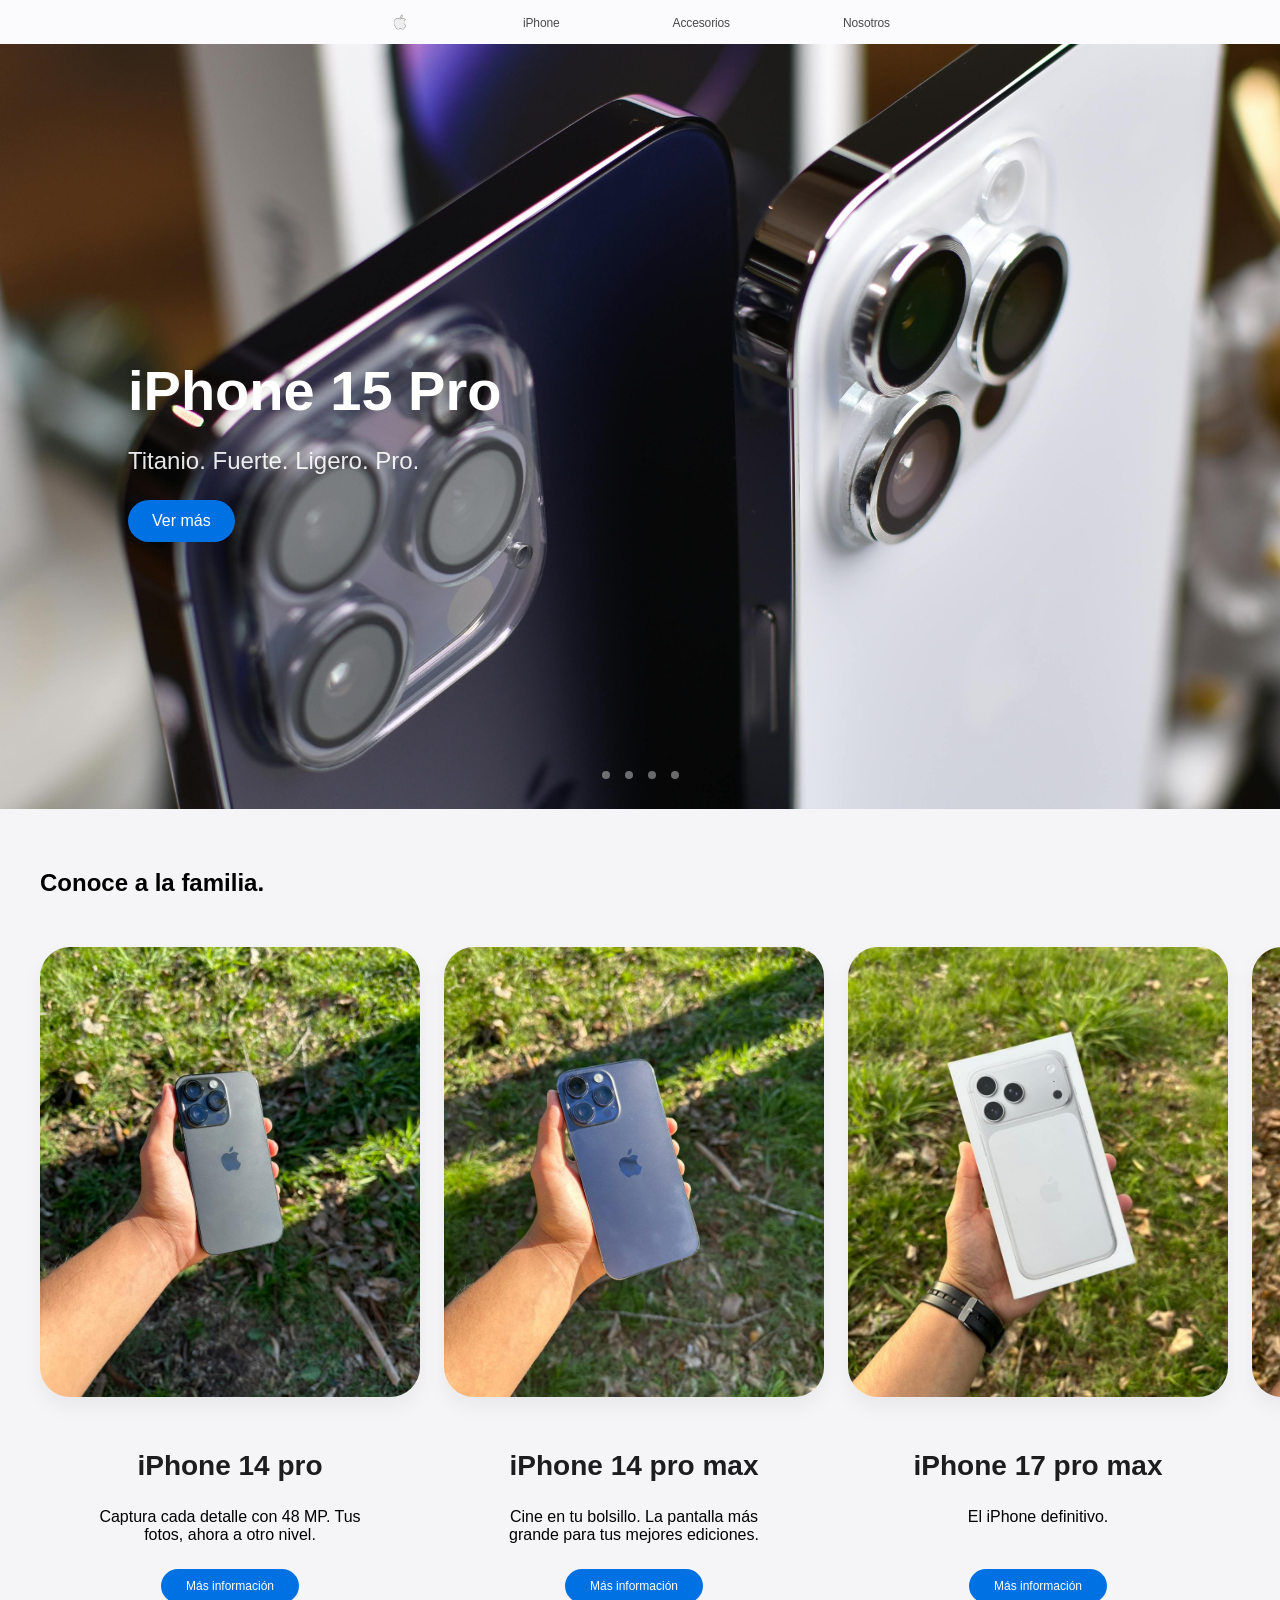
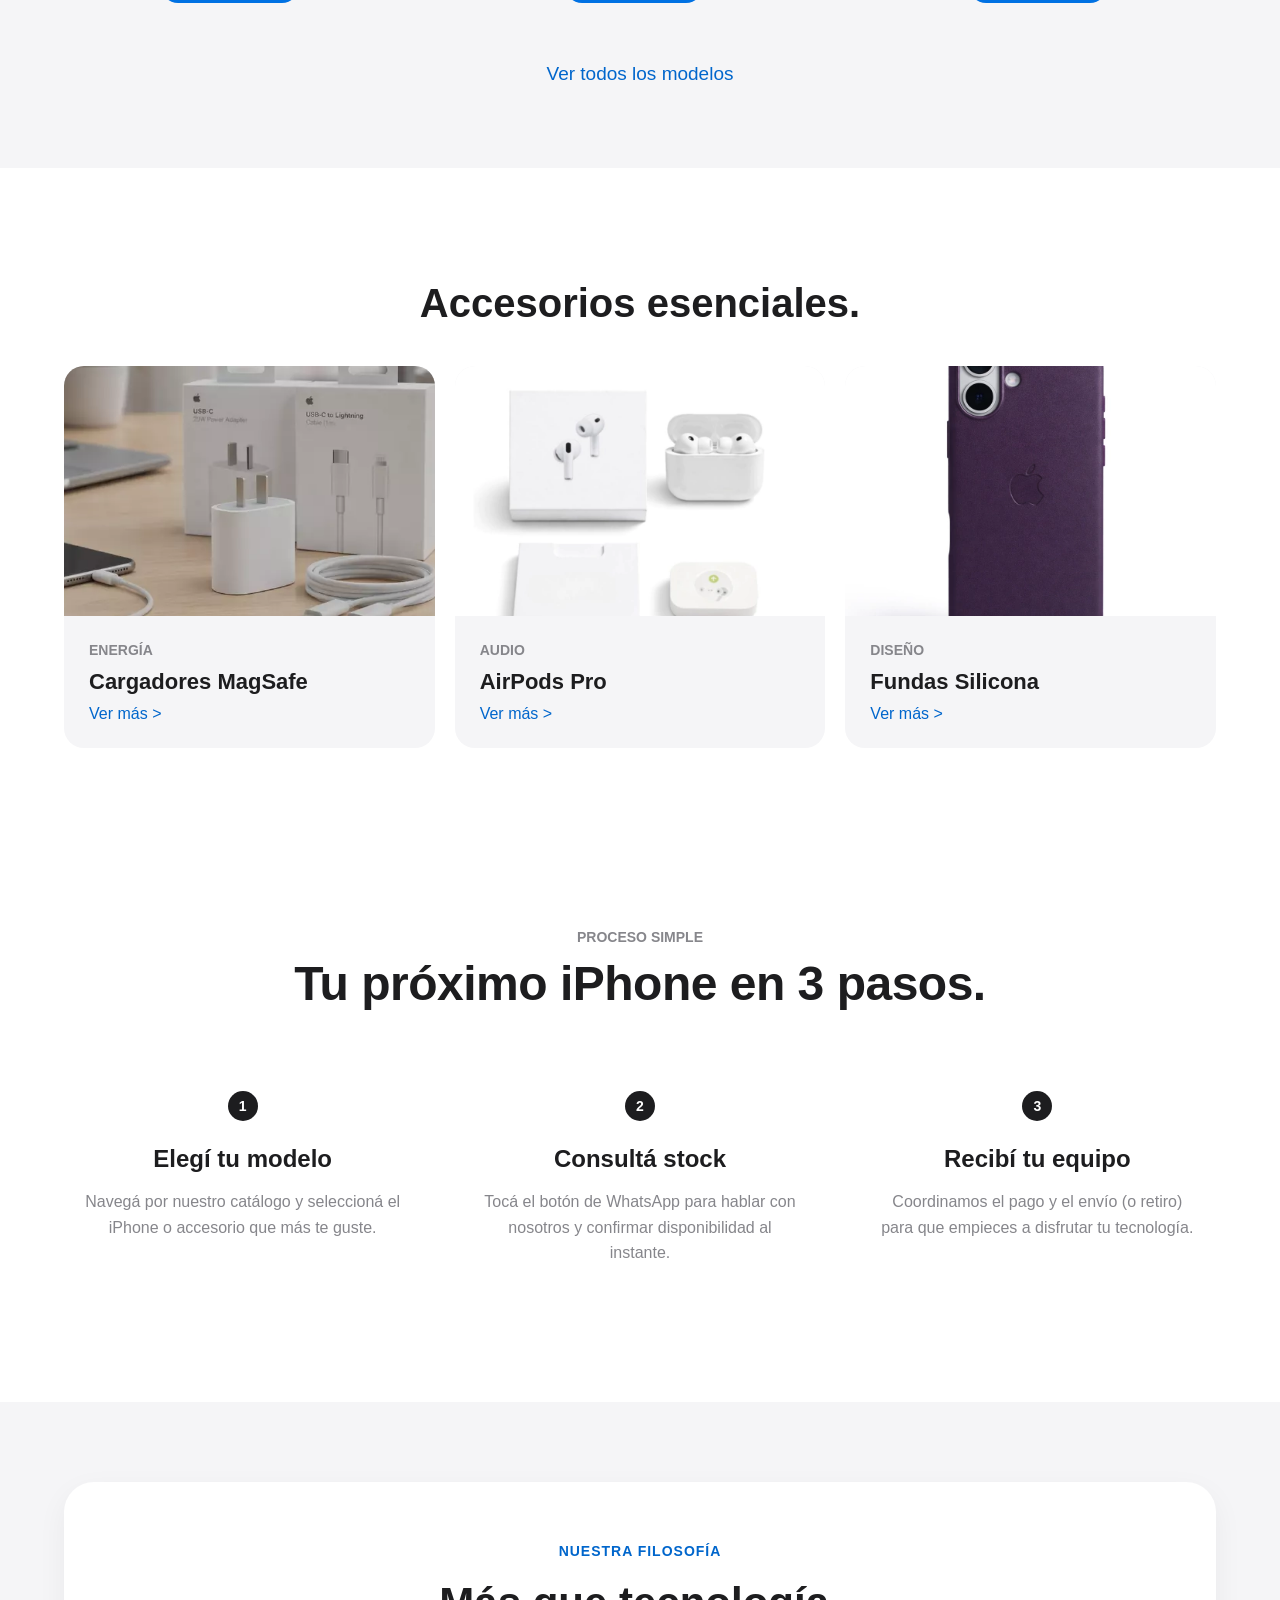
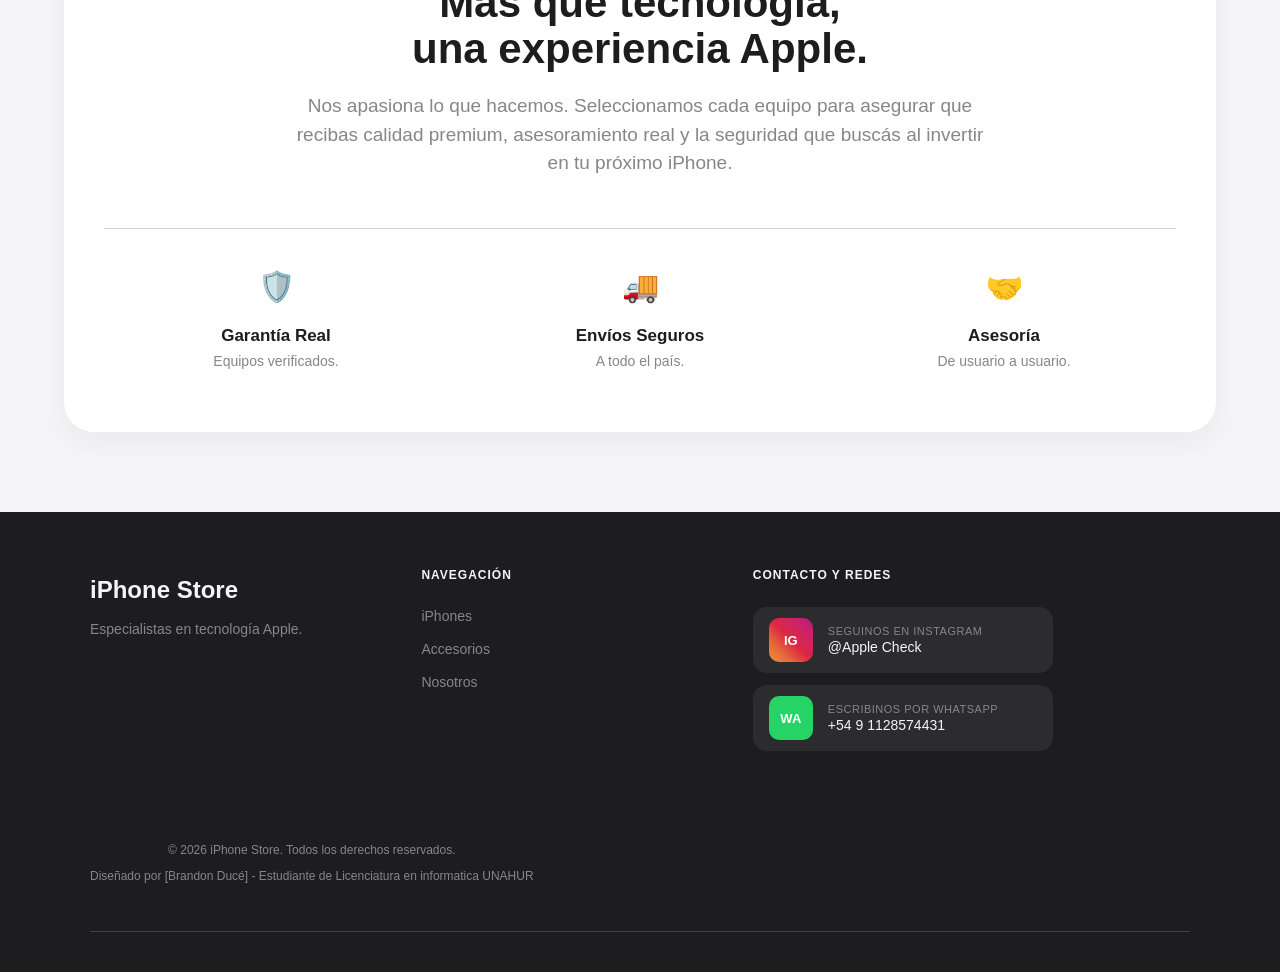
==== commit 5c92479b: "Agregue las imagenes de los modelos" ====
--- a/index.html
+++ b/index.html
@@ -14,7 +14,6 @@
         <nav class="navbar">
             <ul class="nav-list">
                 <li><a href="#iphone-products" class="nav-logo"><img src="img/manzanaBlanca.png" alt="Logo"></a></li>
-
                 <li class="dropdown">
                     <a href="#" class="dropbtn">iPhone</a>
                     <ul class="dropdown-content">
@@ -22,7 +21,6 @@
                         <li><a href="catalogo.html">Reacondicionados</a></li>
                     </ul>
                 </li>
-
                 <li class="dropdown">
                     <a href="#" class="dropbtn">Accesorios</a>
                     <ul class="dropdown-content">
@@ -31,7 +29,6 @@
                         <li><a href="#accesorios-section">Fundas</a></li>
                     </ul>
                 </li>
-
                 <li><a href="#nosotros-section">Nosotros</a></li>
             </ul>
         </nav>
@@ -39,7 +36,6 @@
     <main>
         <section class="hero-carousel">
             <div class="carousel-container">
-
                 <div class="slide" id="slide-1">
                     <img src="img/iphoneCarrusel1.jpg" alt="iPhone 15 Pro">
                     <div class="slide-content">
@@ -75,9 +71,7 @@
                         <a href="#accesorios-section" class="btn-primary">Ir a tienda</a>
                     </div>
                 </div>
-
-            </div>
-
+            </div>
             <div class="carousel-dots">
                 <a href="#slide-1"></a>
                 <a href="#slide-2"></a>
@@ -86,29 +80,6 @@
             </div>
         </section>
 
-        <nav id="iphone-products" class="product-nav">
-            <h2 class="index-huge-title">iPhone</h2>
-            <div class="product-nav-container">
-                <a href="#" class="product-item">
-                    <img src="img/iphone17pro.png" alt="iPhone 17 Pro">
-                    <span>iPhone 17 Pro</span>
-                </a>
-                <a href="#" class="product-item">
-                    <img src="img/iphoneAir.png" alt="iPhone Air">
-                    <span>iPhone Air</span>
-                </a>
-                <a href="#" class="product-item">
-                    <img src="img/iphone17.png" alt="iPhone 17">
-                    <span>iPhone 17</span>
-                </a>
-                <a href="#" class="product-item">
-                    <img src="img/iphone17e.png" alt="iPhone 17e">
-                    <span>iPhone 17e</span>
-                    <small>Nuevo</small>
-                </a>
-            </div>
-        </nav>
-
         <section class="family-section">
             <div class="family-header">
                 <h1>Conoce a la familia.</h1>
@@ -117,78 +88,47 @@
             <div class="family-grid">
                 <div class="family-card">
                     <div class="product-image-container">
-                        <img src="img/iphone11.jpeg" alt="iPhone 14">
-                    </div>
-
-                    <h3>iPhone 14</h3>
-                    <p class="product-description">Un sistema de dos cámaras asombroso. Una batería que dura todo el
-                        día.</p>
-
-                    <div class="product-actions">
-                        <a href="#" class="btn-more">Más información</a>
-                        <a href="#" class="btn-buy">Comprar ></a>
-                    </div>
-                </div>
-
-                <div class="family-card">
-                    <div class="product-image-container">
-                        <img src="img/iphone13.jpeg" alt="iPhone 14">
-                    </div>
-
-                    <h3>iPhone 14</h3>
-                    <p class="product-description">Un sistema de dos cámaras asombroso. Una batería que dura todo el
-                        día.</p>
-
-                    <div class="product-actions">
-                        <a href="#" class="btn-more">Más información</a>
-                        <a href="#" class="btn-buy">Comprar ></a>
-                    </div>
-                </div>
-
-                <div class="family-card">
-                    <div class="product-image-container">
-                        <img src="img/iphone13pro.jpeg" alt="iPhone 14">
-                    </div>
-
-                    <h3>iPhone 14</h3>
-                    <p class="product-description">Un sistema de dos cámaras asombroso. Una batería que dura todo el
-                        día.</p>
-
-                    <div class="product-actions">
-                        <a href="#" class="btn-more">Más información</a>
-                        <a href="#" class="btn-buy">Comprar ></a>
-                    </div>
-                </div>
-
-                <div class="family-card">
-                    <div class="product-image-container">
-                        <img src="img/iphone14.jpeg" alt="iPhone 14">
-                    </div>
-
-                    <h3>iPhone 14</h3>
-                    <p class="product-description">Un sistema de dos cámaras asombroso. Una batería que dura todo el
-                        día.</p>
-
-                    <div class="product-actions">
-                        <a href="#" class="btn-more">Más información</a>
-                        <a href="#" class="btn-buy">Comprar ></a>
-                    </div>
-                </div>
-
-                <div class="family-card">
-                    <div class="product-image-container">
-                        <img src="img/iphone14pro.jpeg" alt="iPhone 14">
-                    </div>
-
-                    <h3>iPhone 14</h3>
-                    <p class="product-description">Un sistema de dos cámaras asombroso. Una batería que dura todo el
-                        día.</p>
-
-                    <div class="product-actions">
-                        <a href="#" class="btn-more">Más información</a>
-                        <a href="#" class="btn-buy">Comprar ></a>
-                    </div>
-                </div>
+                        <img src="img/iphone14pro2.jpeg" alt="iPhone 14">
+                    </div>
+                    <h3>iPhone 14 pro</h3>
+                    <p class="product-description">Captura cada detalle con 48 MP. Tus fotos, ahora a otro nivel.</p>
+                    <div class="product-actions">
+                        <a href="#" class="btn-more">Más información</a>
+                    </div>
+                </div>
+
+                <div class="family-card">
+                    <div class="product-image-container">
+                        <img src="img/iphone14proMax2.jpeg" alt="iPhone 14proMax">
+                    </div>
+                    <h3>iPhone 14 pro max</h3>
+                    <p class="product-description">Cine en tu bolsillo. La pantalla más grande para tus mejores ediciones.</p>
+                    <div class="product-actions">
+                        <a href="#" class="btn-more">Más información</a>
+                    </div>
+                </div>
+
+                <div class="family-card">
+                    <div class="product-image-container">
+                        <img src="img/iphone17proMax.jpeg" alt="iPhone 14">
+                    </div>
+                    <h3>iPhone 17 pro max</h3>
+                    <p class="product-description">El iPhone definitivo.</p>
+                    <div class="product-actions">
+                        <a href="#" class="btn-more">Más información</a>
+                    </div>
+                </div>
+                <div class="family-card">
+                    <div class="product-image-container">
+                        <img src="img/iphone15proMax2.jpeg" alt="iPhone 15 pro max">
+                    </div>
+                    <h3>iPhone 15 pro max</h3>
+                    <p class="product-description">Forjado en titanio. El chip más potente en la historia de un iPhone.</p>
+                    <div class="product-actions">
+                        <a href="#" class="btn-more">Más información</a>
+                    </div>
+                </div>
+      
             </div>
             <div class="view-all-container">
                 <a href="catalogo.html" class="btn-view-all">Ver todos los modelos</a>
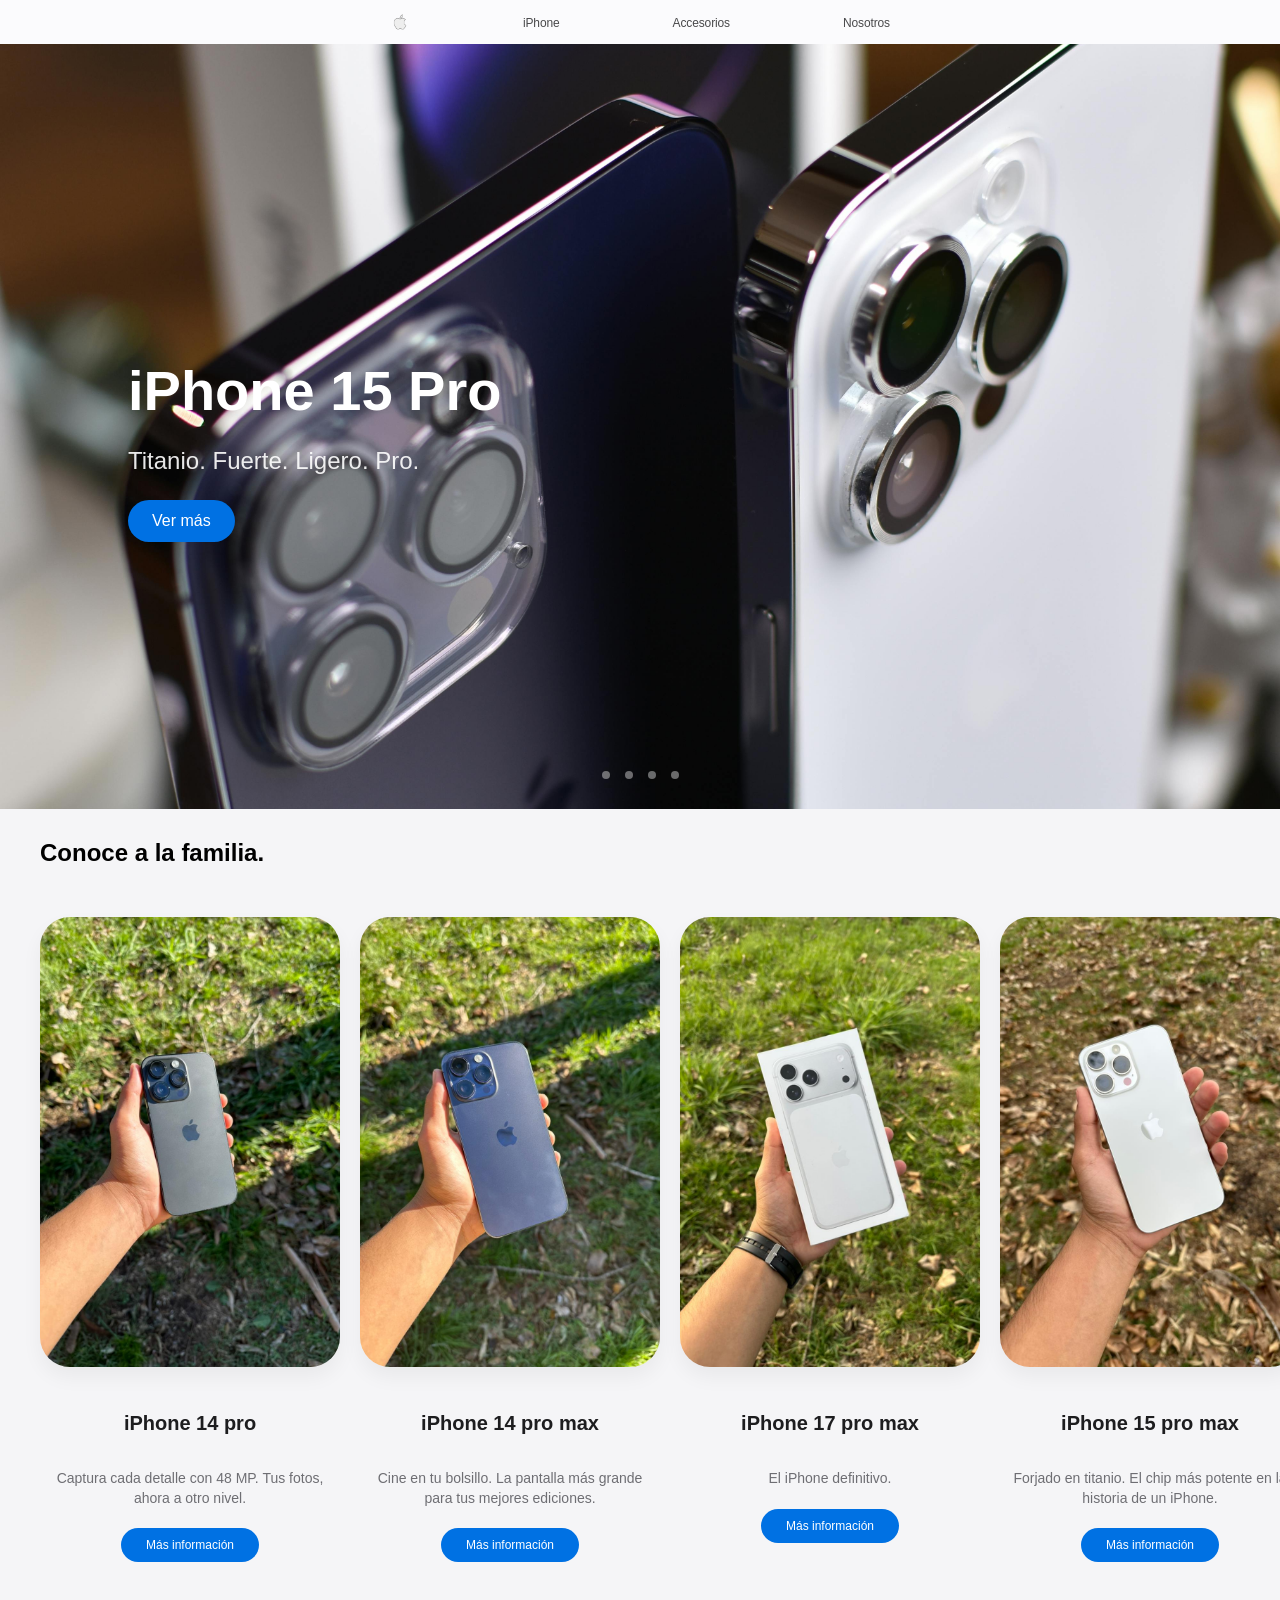
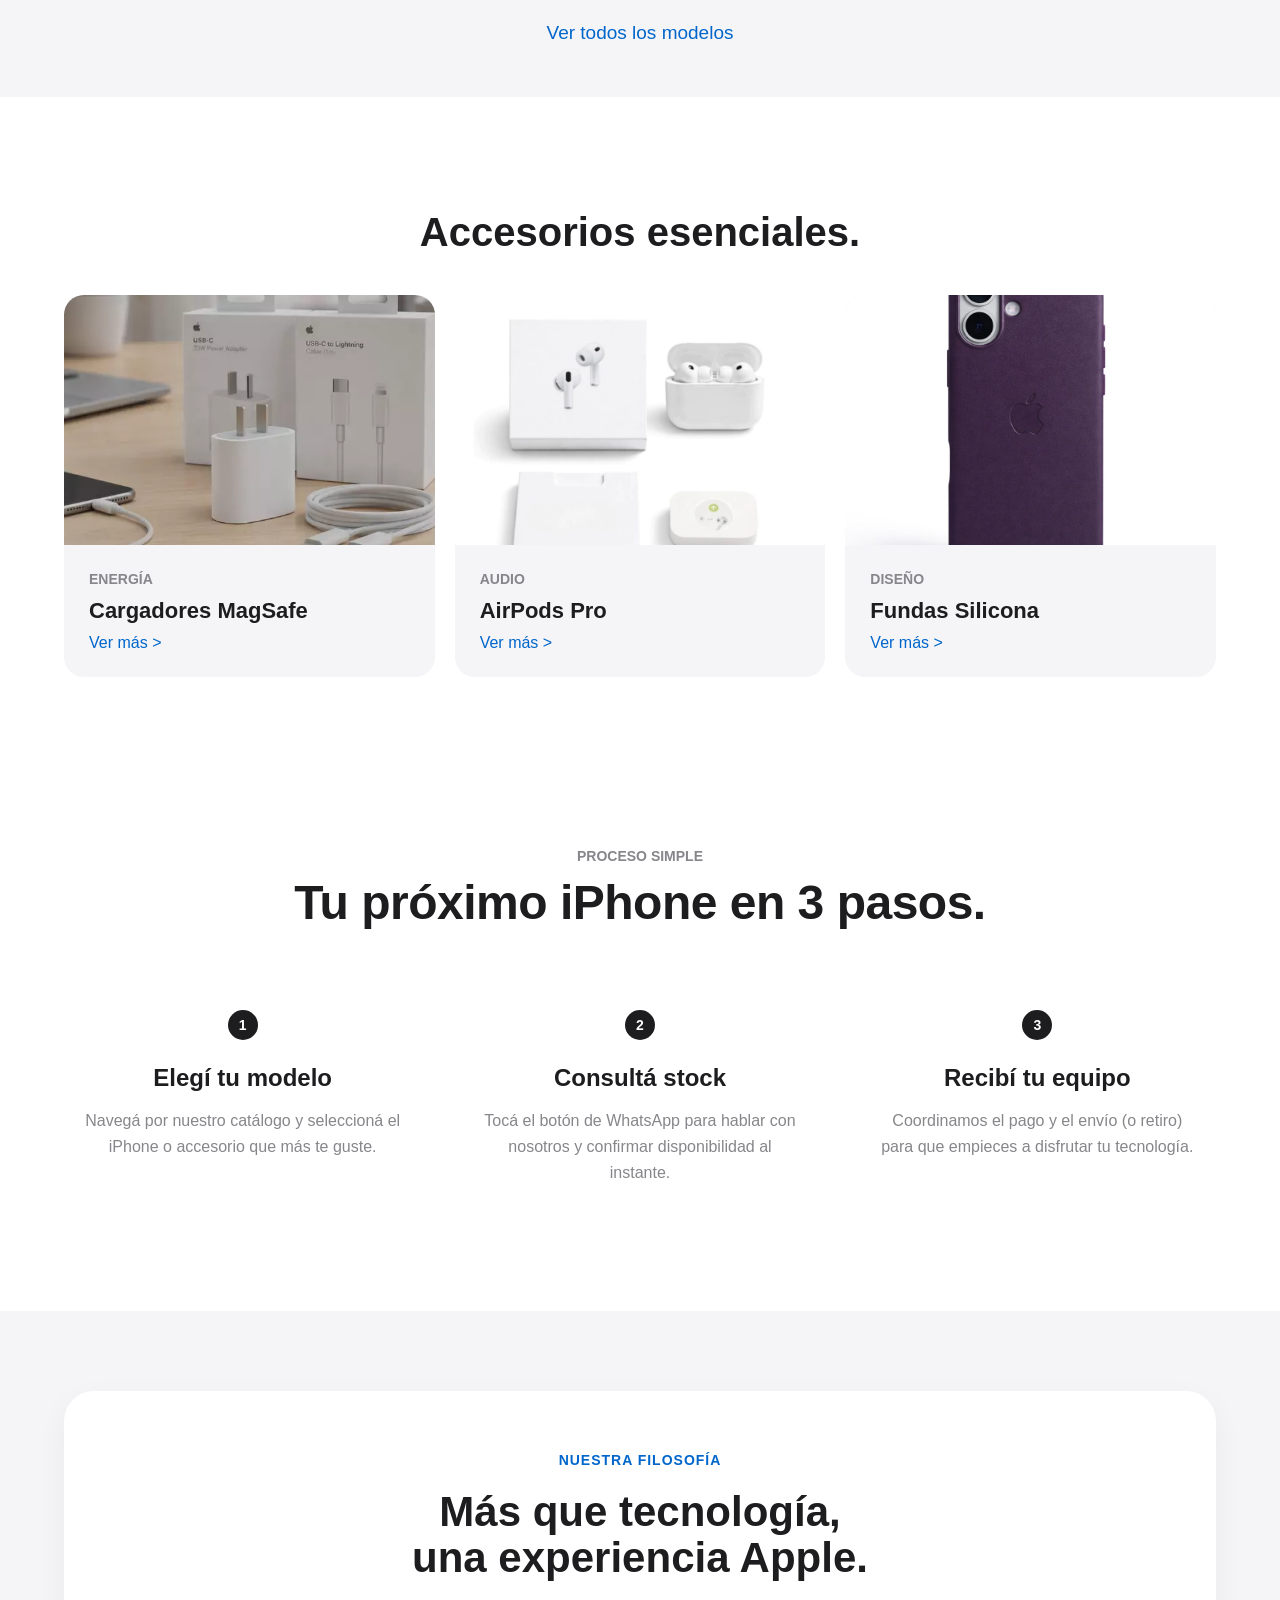
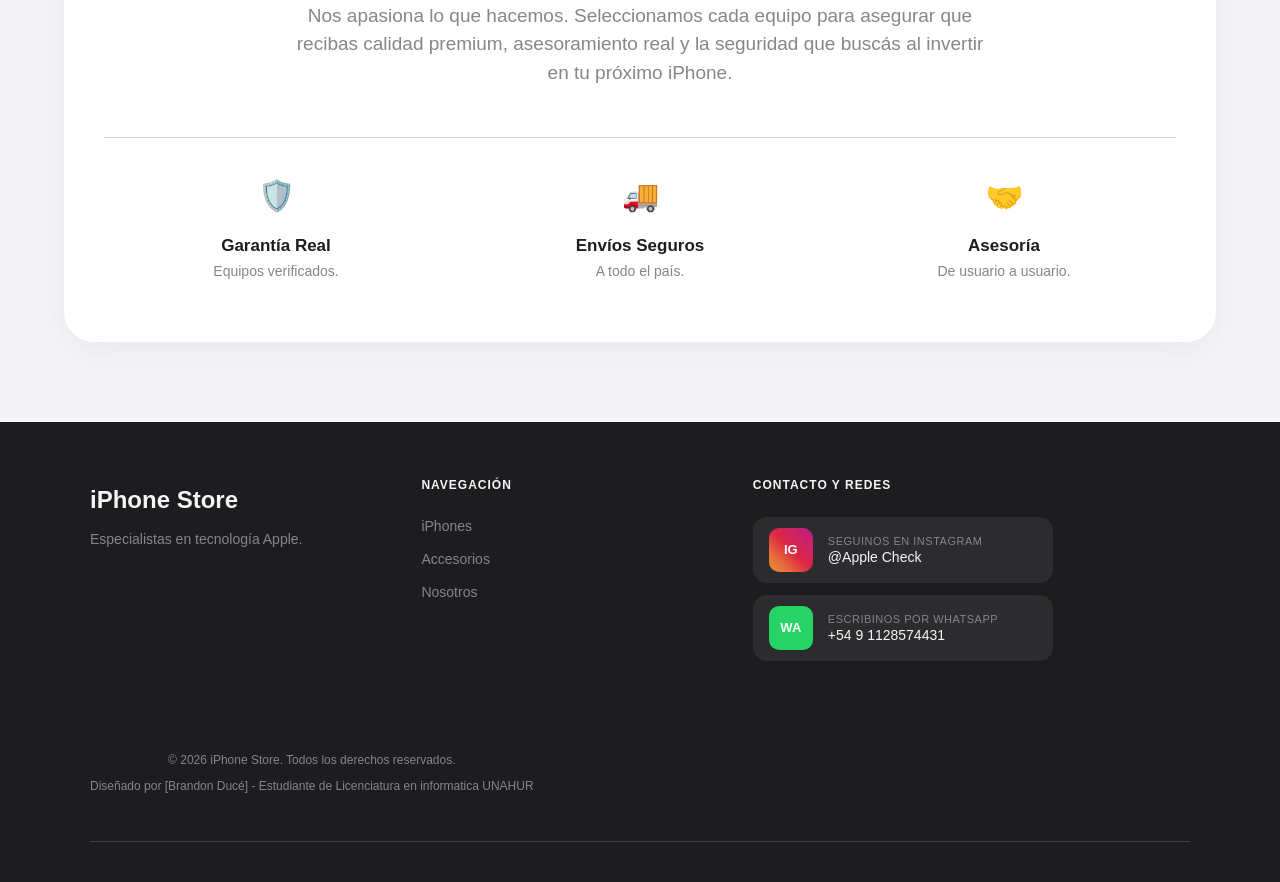
==== commit dd76f067: "le agregue la funcionalidad de la barra de navegacion para cuando haces el scroll hacia abajo permit" ====
--- a/index.html
+++ b/index.html
@@ -13,7 +13,7 @@
     <header>
         <nav class="navbar">
             <ul class="nav-list">
-                <li><a href="#iphone-products" class="nav-logo"><img src="img/manzanaBlanca.png" alt="Logo"></a></li>
+                <li><a href="index.html" class="nav-logo"><img src="img/manzanaBlanca.png" alt="Logo"></a></li>
                 <li class="dropdown">
                     <a href="#" class="dropbtn">iPhone</a>
                     <ul class="dropdown-content">
--- a/css/styles.css
+++ b/css/styles.css
@@ -1,19 +1,40 @@
 /************************************ INDEX *********************************/
 body {
+    /*margin: 0;
+    font-family: "SF Pro Display", "Helvetica Neue", Arial, sans-serif;
+    background-color: #ffffff;*/
+
     margin: 0;
     font-family: "SF Pro Display", "Helvetica Neue", Arial, sans-serif;
     background-color: #ffffff;
+    padding-top: 44px;
+    overflow-x: hidden; /* Esto mata cualquier barrita horizontal rebelde */
+    width: 100%;
 }
 /* Contenedor de la barra */
-.navbar {
-    background-color: rgba(251, 251, 253, 0.8); /* Efecto traslúcido */
-    backdrop-filter: blur(20px); /* Desenfoque de fondo */
-    height: 44px; /* Altura exacta que usa Apple */
+.navbar {/*
+    background-color: rgba(251, 251, 253, 0.8); /* Efecto traslúcido 
+    backdrop-filter: blur(20px); /* Desenfoque de fondo 
+    height: 44px; /* Altura exacta que usa Apple 
     display: flex;
     justify-content: center;
     position: sticky;
     top: 0;
+    z-index: 1000;*/
+
+    position: fixed;
+    top: 0;
+    left: 0;
+    width: 100%; /* Ahora sí, el 100% será exacto gracias a box-sizing */
+    height: 44px;
+    background-color: rgba(251, 251, 253, 0.8);
+    backdrop-filter: blur(20px);
+    -webkit-backdrop-filter: blur(20px);
+    display: flex;
+    justify-content: center;
     z-index: 1000;
+    /* Eliminamos cualquier margen que pueda tener */
+    margin: 0;
 }
 /* Lista de enlaces */
 .nav-list {
@@ -46,6 +67,61 @@
 .nav-logo img:hover {
     opacity: 0.7; /* Efecto sutil al pasar el mouse */
 }
+
+/****************************** BOTONES DE LAS TARJETAS *******************************************/
+/* Contenedor que agrupa la grilla y las flechas */
+.carousel-wrapper {
+    position: relative;
+    width: 100%;
+    display: flex;
+    align-items: center;
+    padding: 0 10px;
+}
+/* Estilo de las flechas (Look Apple Glass) */
+.nav-btn {
+    position: absolute;
+    top: 35%;
+    transform: translateY(-50%);
+    width: 50px;
+    height: 50px;
+    background: rgba(255, 255, 255, 0.3); /* Transparente */
+    backdrop-filter: blur(12px);         /* Efecto borroso pro */
+    -webkit-backdrop-filter: blur(12px);
+    border: 1px solid rgba(255, 255, 255, 0.2);
+    border-radius: 50%;
+    color: #1d1d1f;
+    font-size: 22px;
+    cursor: pointer;
+    z-index: 100;
+    display: flex;
+    align-items: center;
+    justify-content: center;
+    transition: all 0.3s cubic-bezier(0.4, 0, 0.2, 1);
+    box-shadow: 0 8px 32px 0 rgba(31, 38, 135, 0.15);
+}
+.nav-btn:hover {
+    background: rgba(255, 255, 255, 0.6);
+    transform: translateY(-50%) scale(1.1);
+}
+.nav-btn:active {
+    transform: translateY(-50%) scale(0.9);
+}
+/* Posicionamiento exacto */
+.prev-btn {
+    left: 10px;
+}
+.next-btn {
+    right: 10px;
+}
+@media (max-width: 768px) {
+    .nav-btn {
+        display: none;
+    }
+    .family-grid {
+        padding: 20px;
+    }
+}
+/****************************** BOTONES DE LAS TARJETAS *******************************************/
 /* Contenedor del dropdown */
 .dropdown {
     position: relative;
@@ -237,31 +313,6 @@
         margin-top: 20px;
     }
 }
-/* Contenedor de la Tarjeta */
-.family-card {
-    flex: 0 0 380px;   /* Ancho fijo para que no se deformen en PC */
-    background-color: transparent; 
-    display: flex;
-    flex-direction: column;
-    align-items: center;
-    text-align: center;
-    scroll-snap-align: center; /* La tarjeta se centra sola al soltar el scroll */
-    transition: transform 0.4s cubic-bezier(0.4, 0, 0.2, 1);
-}
-@media (max-width: 1024px) {
-    .family-card {
-        flex: 0 0 320px; /* Un poco más angostas en notebooks */
-    }
-}
-.family-card:hover {
-    transform: scale(1.02);
-}
-.family-card h3 {
-    font-size: 28px; /* Un poco más grande */
-    font-weight: 600;
-    margin-bottom: 10px;
-    color: #1d1d1f;
-}
 /* Imagen del Producto */
 .product-image-container {
     width: 100%;
@@ -289,9 +340,11 @@
 }
 /* Textos */
 .product-description {
-    font-size: 16px;
+    font-size: 14px;
     max-width: 280px; /* Para que el texto no se estire a lo ancho */
-    margin-bottom: 25px;
+    color: #6e6e73;    /* Gris típico de Apple para que no pese visualmente */
+    line-height: 1.4;
+    margin-bottom: 20px;
 }
 /* Botones y Acciones */
 .product-actions {
@@ -694,7 +747,7 @@
 }
 
 .steps-section {
-    padding: 100px 5%;
+    padding: 90px 5%;
     background-color: #ffffff; /* Fondo blanco puro para resaltar los pasos */
     text-align: center;
 }
@@ -835,13 +888,6 @@
     margin: 0 auto;
     padding: 20px;
 }
-
-.familia-container {
-    padding: 60px 20px; /* Espacio arriba/abajo y un poquito a los lados */
-    max-width: 1200px;  /* No deja que el contenido se estire más de esto */
-    margin: 0 auto;     /* CENTRA el contenedor en la pantalla */
-}
-
 .iphone-card-mini {
     width: 100%;
     max-width: 260;
@@ -855,7 +901,6 @@
     transition: all 0.4s cubic-bezier(0.4, 0, 0.2, 1); /* Animación suave */
     border: 1px solid #f5f5f7; /* Borde casi invisible */
 }
-
 .iphone-card-mini img {
     width: 100%;
     max-width: 220px; /* Controlamos que no se haga gigante */
@@ -863,13 +908,11 @@
     object-fit: contain; /* Evita que la foto se deforme */
     margin-bottom: 30px;
 }
-
 .iphone-card-mini:hover {
     transform: translateY(-8px); /* Sube un poquito */
     box-shadow: 0 20px 40px rgba(0, 0, 0, 0.08); /* Sombra suave y profunda */
     border-color: transparent;
 }
-
 .card-tag {
     position: absolute;
     top: 20px;
@@ -879,25 +922,21 @@
     text-transform: uppercase;
     color: #bf4800; /* Color naranja tipo 'novedad' */
 }
-
 .card-tag.reaco {
     color: #0071e3;
 }
-
 .iphone-card-mini img {
     width: 100%;
     height: 200px;
     object-fit: contain;
     margin-bottom: 20px;
 }
-
 .card-info h3 {
     font-size: 24px;
     font-weight: 600;
     color: #1d1d1f;
     margin-bottom: 8px;
 }
-
 .card-specs {
     font-size: 14px;
     color: #86868b; /* Gris Apple */
@@ -905,14 +944,12 @@
     font-weight: 400;
     line-height: 1.4;
 }
-
 .card-price {
     font-size: 20px;
     font-weight: 600;
     color: #1d1d1f;
     margin-bottom: 25px;
 }
-
 .btn-ver-mas {
     padding: 8px 20px;
     background-color: #0071e3;
@@ -923,42 +960,71 @@
     font-weight: 500;
     transition: background 0.3s ease;
 }
-
 .btn-ver-mas:hover {
     background-color: #0077ed;
 }
-
 /* Responsive */
 @media (max-width: 768px) {
     .catalogo-header h1 { font-size: 32px; }
     .productos-grid { grid-template-columns: 1fr; }
 }
-
-/*********************** FAMILI GRID ****************************/
-
+/*********************** FAMILI  ****************************/
+/* Contenedor de la Tarjeta */
+.family-card {
+    flex: 0 0 300px;   
+    background-color: transparent; 
+    display: flex;
+    flex-direction: column;
+    align-items: center;
+    text-align: center;
+    scroll-snap-align: center; 
+    transition: transform 0.4s cubic-bezier(0.4, 0, 0.2, 1);
+}
+@media (max-width: 1024px) {
+    .family-card {
+        flex: 0 0 300px; /* Un poco más angostas en notebooks */
+    }
+}
+.family-card:hover {
+    transform: scale(1.02);
+}
+.family-card h3 {
+    font-size: 20px; /* Un poco más grande */
+    font-weight: 600;
+    margin-bottom: 8 px;
+    color: #1d1d1f;
+}
 /* Esto selecciona solo la primera sección de equipos */
 .family-section:first-of-type {
     padding-top: 20px; /* Bajamos el padding de 80px a 20px */
 }
-
 .family-header h1 {
     margin-top: 0; /* Eliminamos cualquier margen que venga de arriba */
     margin-bottom: 30px;
 }
 .family-grid {
-    /*justify-content: flex-start; /* Las pega una al lado de la otra desde el inicio */
+    width: 100%;
     display: flex !important;
     flex-direction: row !important;
-    gap: 24px;         /* Espacio entre tarjetas */
-    padding: 20px 40px; /* Alineado con el header */
-    overflow-x: auto;  /* Habilita el scroll horizontal */
-    scroll-snap-type: x mandatory; /* Activa el "imán" de posición */
+    gap: 20px;
+    padding: 20px 40px; /* El 40px es el espacio inicial */
+    overflow-x: auto;
+    scroll-snap-type: x mandatory;
     scroll-behavior: smooth;
-    scrollbar-width: none; /* Oculta barra en Firefox */
-    -webkit-overflow-scrolling: touch; /* Inercia en iOS */
+    scrollbar-width: none;
+    align-items: flex-start; /* Alinea las tarjetas arriba */
+}
+.family-grid::after {
+    content: "";
+    flex: 0 0 40px; /* Ajustá este número según el padding que quieras al final */
 }
 .family-grid::-webkit-scrollbar {
     display: none;             /* Oculta la barra de scroll en Chrome/Safari */
+}
+.familia-container {
+    padding: 60px 20px; /* Espacio arriba/abajo y un poquito a los lados */
+    max-width: 1200px;  /* No deja que el contenido se estire más de esto */
+    margin: 0 auto;     /* CENTRA el contenedor en la pantalla */
 }
 .family-header {
     max-width: 1200px;
@@ -968,7 +1034,7 @@
 }
 .family-section {
     background-color: #f5f5f7; 
-    padding: 60px 0;   /* Espacio para que respire la sección */
+    padding: 30px 0;   /* Espacio para que respire la sección */
     width: 100%;
 }
 .family-grid-wrapper {
@@ -991,4 +1057,4 @@
     }
 }
 
-/*********************** FAMILI GRID ****************************/+/*********************** FAMILI ****************************/
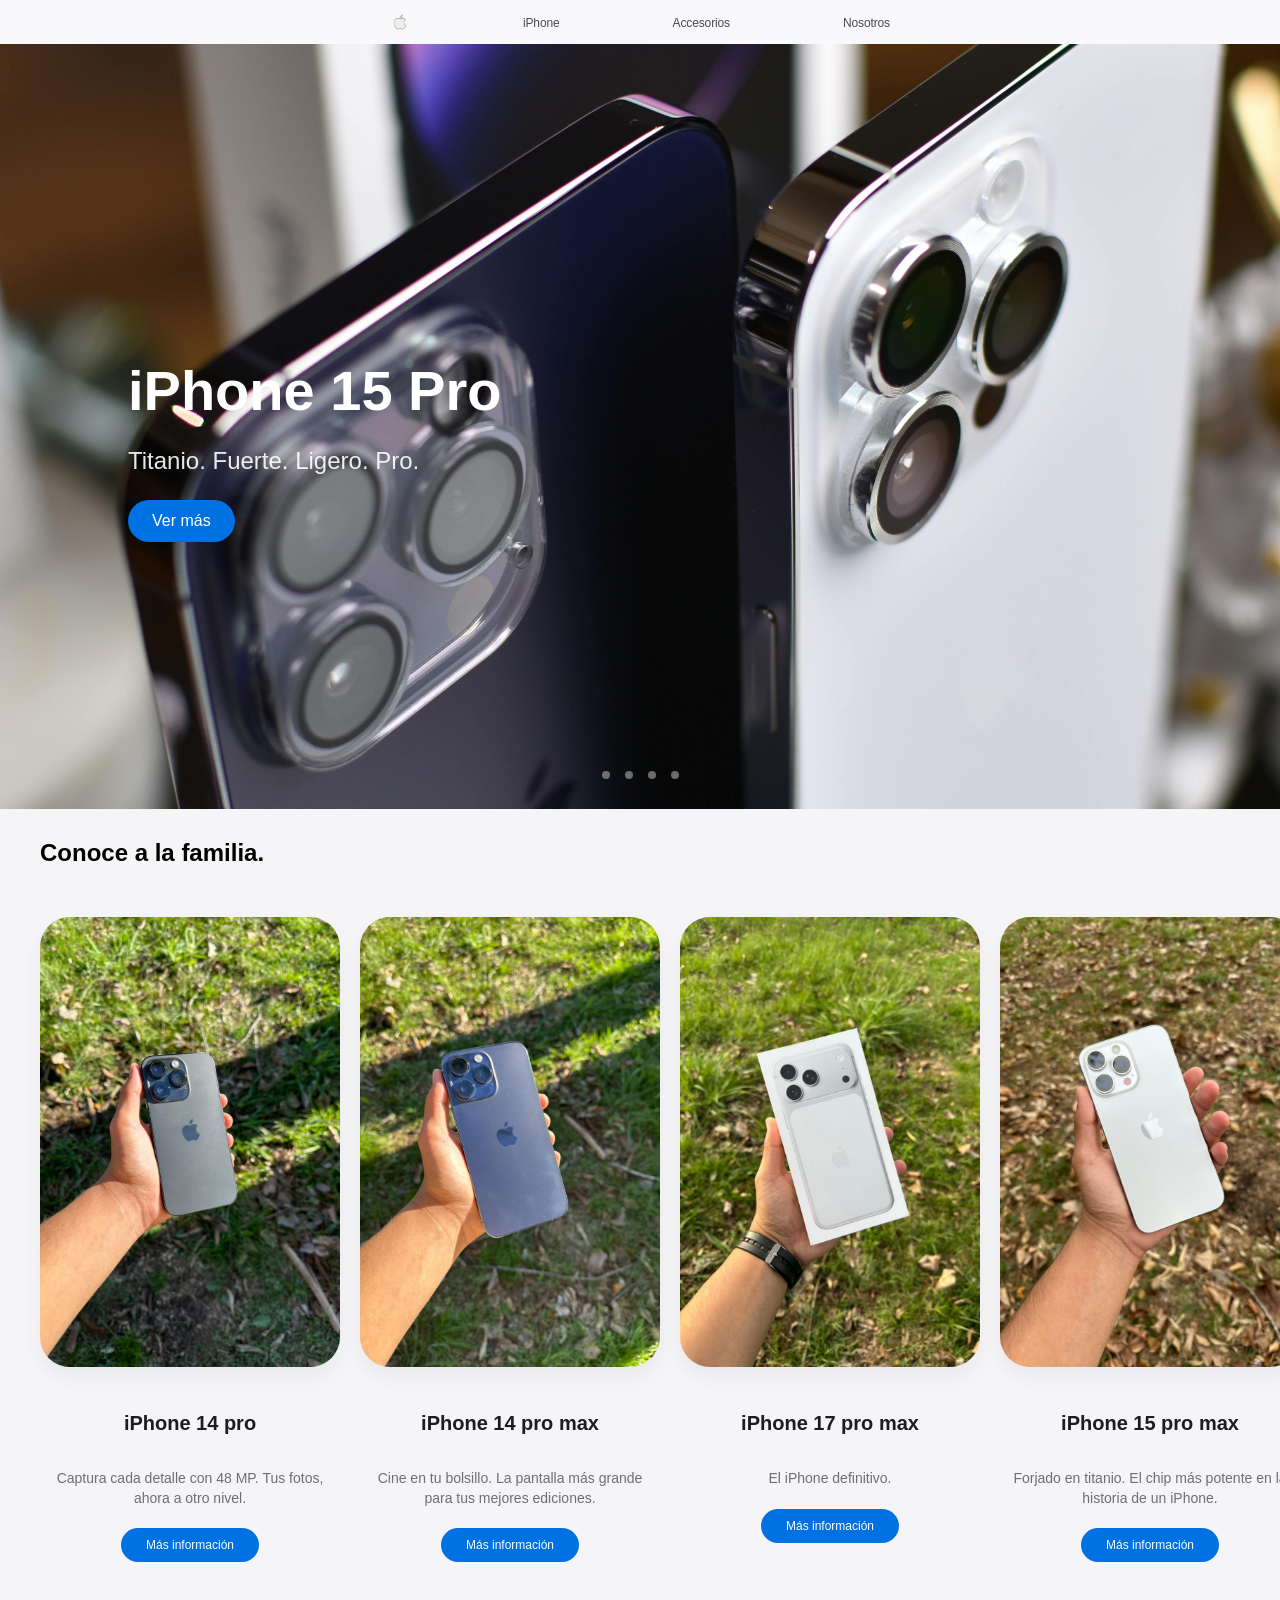
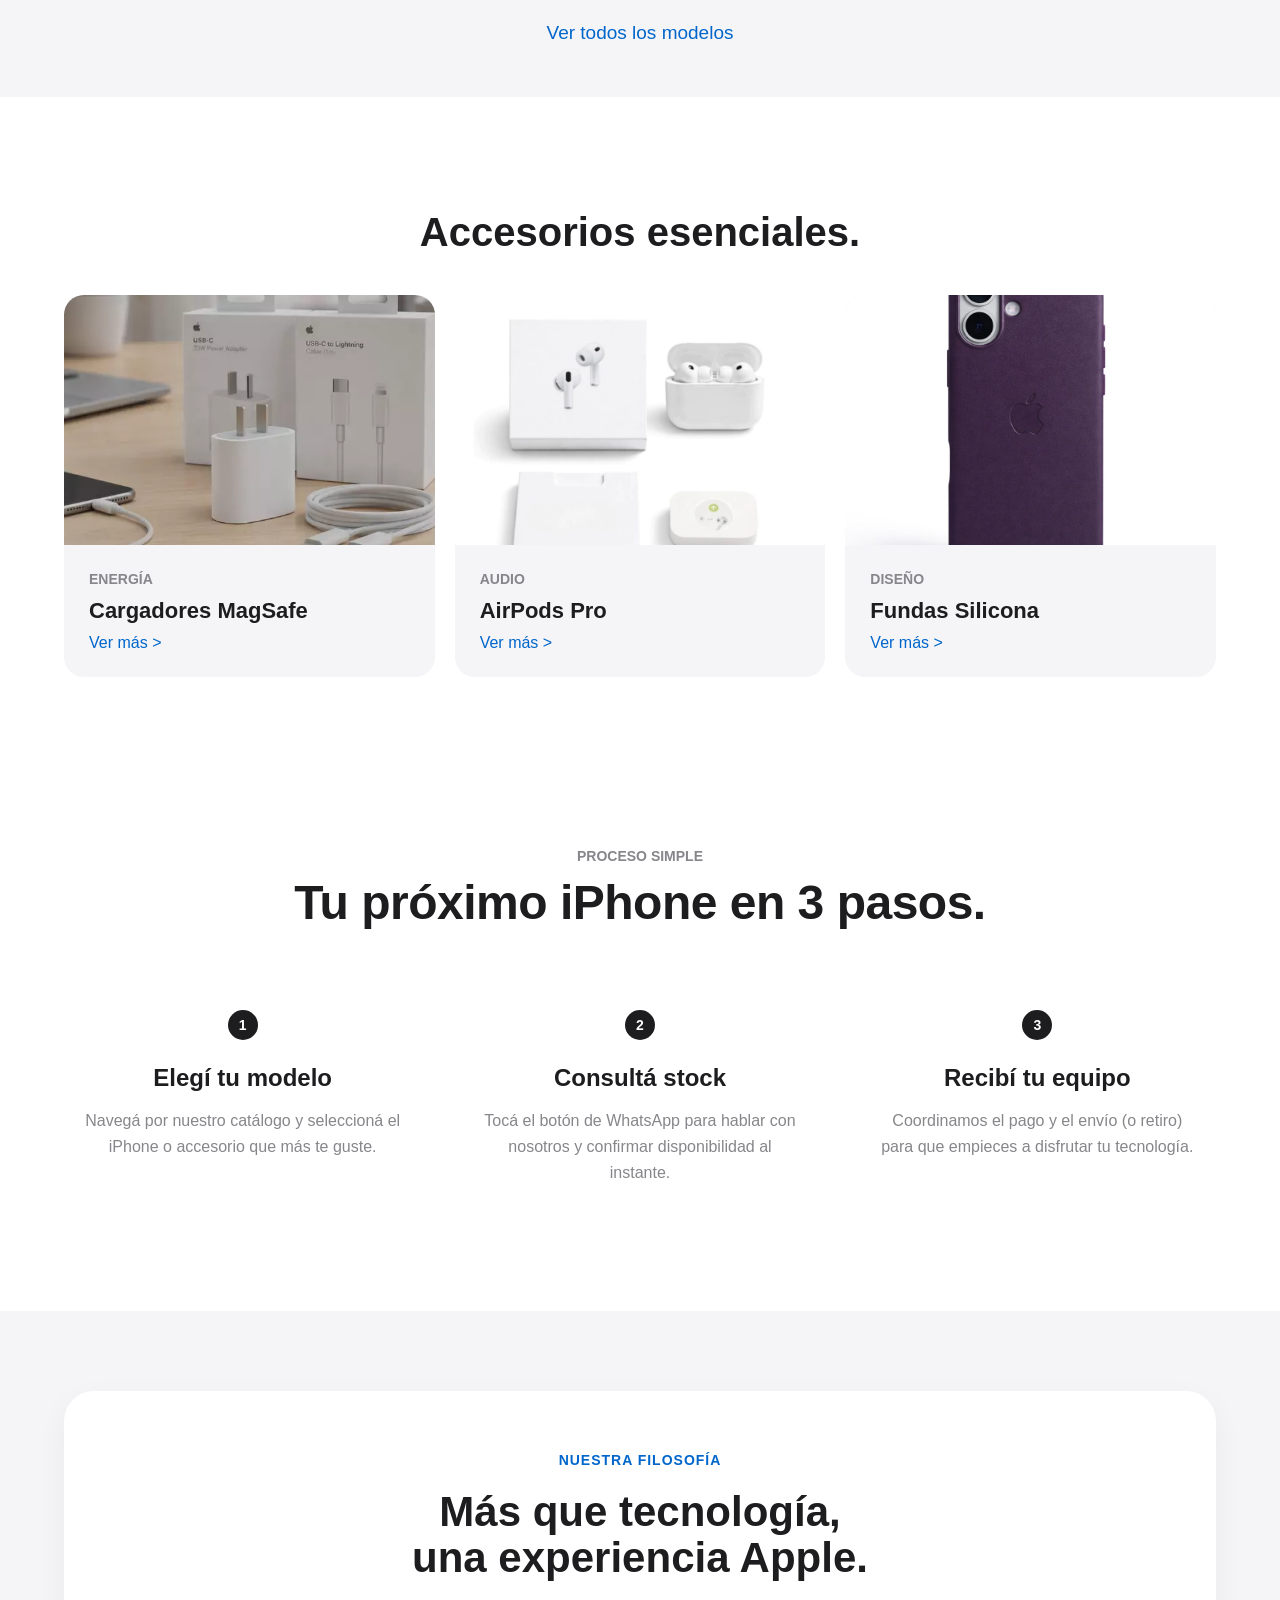
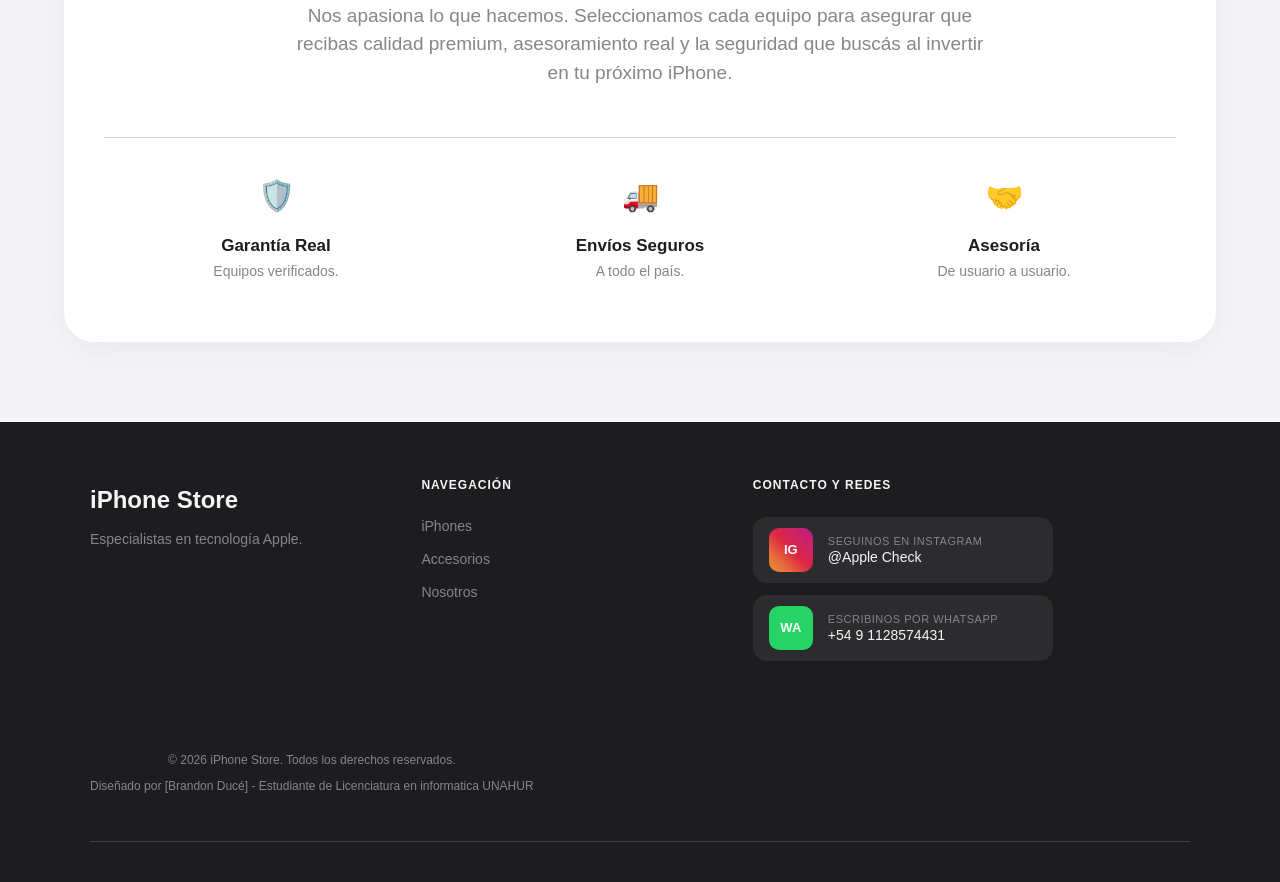
==== commit 279b5376: "Cree el nuevo html de productos, el js de detalle, el productos.json y le termine de cargar todos lo" ====
--- a/index.html
+++ b/index.html
@@ -18,15 +18,16 @@
                     <a href="#" class="dropbtn">iPhone</a>
                     <ul class="dropdown-content">
                         <li><a href="catalogo.html">Equipos Nuevos</a></li>
-                        <li><a href="catalogo.html">Reacondicionados</a></li>
+                        <li><a href="catalogo.html#equiposReacondicionados">Reacondicionados</a></li>
+                        <li><a href="catalogo.html#ofertas">Ofertas</a></li>
                     </ul>
                 </li>
                 <li class="dropdown">
                     <a href="#" class="dropbtn">Accesorios</a>
                     <ul class="dropdown-content">
-                        <li><a href="#accesorios-section">Cargadores</a></li>
-                        <li><a href="#accesorios-section">Auriculares</a></li>
-                        <li><a href="#accesorios-section">Fundas</a></li>
+                        <li><a href="accesorios.html#cargadoresId">Cargadores</a></li>
+                        <li><a href="accesorios.html#airpodsId">Auriculares</a></li>
+                        <li><a href="accesorios.html#fundasId">Fundas</a></li>
                     </ul>
                 </li>
                 <li><a href="#nosotros-section">Nosotros</a></li>
@@ -147,7 +148,7 @@
                     <div class="card-small-content">
                         <span class="category-label">Energía</span>
                         <h3>Cargadores MagSafe</h3>
-                        <a href="cargadores.html" class="link-blue">Ver más ></a>
+                        <a href="accesorios.html#cargadoresId" class="link-blue">Ver más ></a>
                     </div>
                 </div>
 
@@ -158,7 +159,7 @@
                     <div class="card-small-content">
                         <span class="category-label">Audio</span>
                         <h3>AirPods Pro</h3>
-                        <a href="auriculares.html" class="link-blue">Ver más ></a>
+                        <a href="accesorios.html#airpodsId" class="link-blue">Ver más ></a>
                     </div>
                 </div>
 
@@ -169,7 +170,7 @@
                     <div class="card-small-content">
                         <span class="category-label">Diseño</span>
                         <h3>Fundas Silicona</h3>
-                        <a href="fundas.html" class="link-blue">Ver más ></a>
+                        <a href="accesorios.html#fundasId" class="link-blue">Ver más ></a>
                     </div>
                 </div>
             </div>
@@ -243,7 +244,7 @@
                 <div class="footer-links">
                     <h4>Navegación</h4>
                     <ul>
-                        <li><a href="#iphone-products">iPhones</a></li>
+                        <li><a href="#">iPhones</a></li>
                         <li><a href="#accesorios-section">Accesorios</a></li>
                         <li><a href="#nosotros-section">Nosotros</a></li>
                     </ul>
--- a/css/styles.css
+++ b/css/styles.css
@@ -1,27 +1,14 @@
 /************************************ INDEX *********************************/
 body {
-    /*margin: 0;
-    font-family: "SF Pro Display", "Helvetica Neue", Arial, sans-serif;
-    background-color: #ffffff;*/
-
     margin: 0;
     font-family: "SF Pro Display", "Helvetica Neue", Arial, sans-serif;
-    background-color: #ffffff;
+    background-color: #f5f5f7;
     padding-top: 44px;
     overflow-x: hidden; /* Esto mata cualquier barrita horizontal rebelde */
     width: 100%;
 }
 /* Contenedor de la barra */
-.navbar {/*
-    background-color: rgba(251, 251, 253, 0.8); /* Efecto traslúcido 
-    backdrop-filter: blur(20px); /* Desenfoque de fondo 
-    height: 44px; /* Altura exacta que usa Apple 
-    display: flex;
-    justify-content: center;
-    position: sticky;
-    top: 0;
-    z-index: 1000;*/
-
+.navbar {
     position: fixed;
     top: 0;
     left: 0;
@@ -1057,4 +1044,59 @@
     }
 }
 
-/*********************** FAMILI ****************************/+/*********************** FAMILI ****************************/
+
+/* Contenedor de la imagen del accesorio */
+#tarjetaAccesorios .product-image-container {
+    background-color: #fbfbfd; /* El blanco/gris exacto de Apple */
+    border-radius: 20px;
+    height: 280px;            /* Altura fija y elegante */
+    display: flex;
+    align-items: center;
+    justify-content: center;
+    overflow: hidden;
+    transition: transform 0.4s ease; /* Efecto suave al pasar el mouse */
+    margin-bottom: 15px;
+}
+
+/* La imagen propiamente dicha */
+#tarjetaAccesorios .family-card img {
+    max-width: 80%;           /* No dejamos que toque los bordes */
+    max-height: 80%;          /* Mantiene el producto contenido */
+    object-fit: contain;      /* Respeta la forma original del cargador */
+    filter: drop-shadow(0 10px 15px rgba(0,0,0,0.05)); /* Sombra real al objeto */
+}
+
+/* Efecto Hover para que se sienta vivo */
+#tarjetaAccesorios .family-card:hover .product-image-container {
+    transform: scale(1.02);   /* Crece apenas un poquito */
+}
+
+/* Tipografía de la tarjeta */
+#tarjetaAccesorios h3 {
+    font-size: 17px;
+    font-weight: 600;
+    color: #1d1d1f;
+    margin-bottom: 8px;
+}
+
+#tarjetaAccesorios .product-description {
+    font-size: 14px;
+    color: #6e6e73;
+    line-height: 1.4;
+}
+#tarjetaAccesorios .btn-more {
+    background-color: #0071e3; /* Azul Apple */
+    color: white;
+    padding: 8px 16px;
+    border-radius: 20px;
+    text-decoration: none;
+    font-size: 13px;
+    font-weight: 400;
+    display: inline-block;
+    transition: background 0.3s;
+}
+
+#tarjetaAccesorios .btn-more:hover {
+    background-color: #0077ed;
+}
